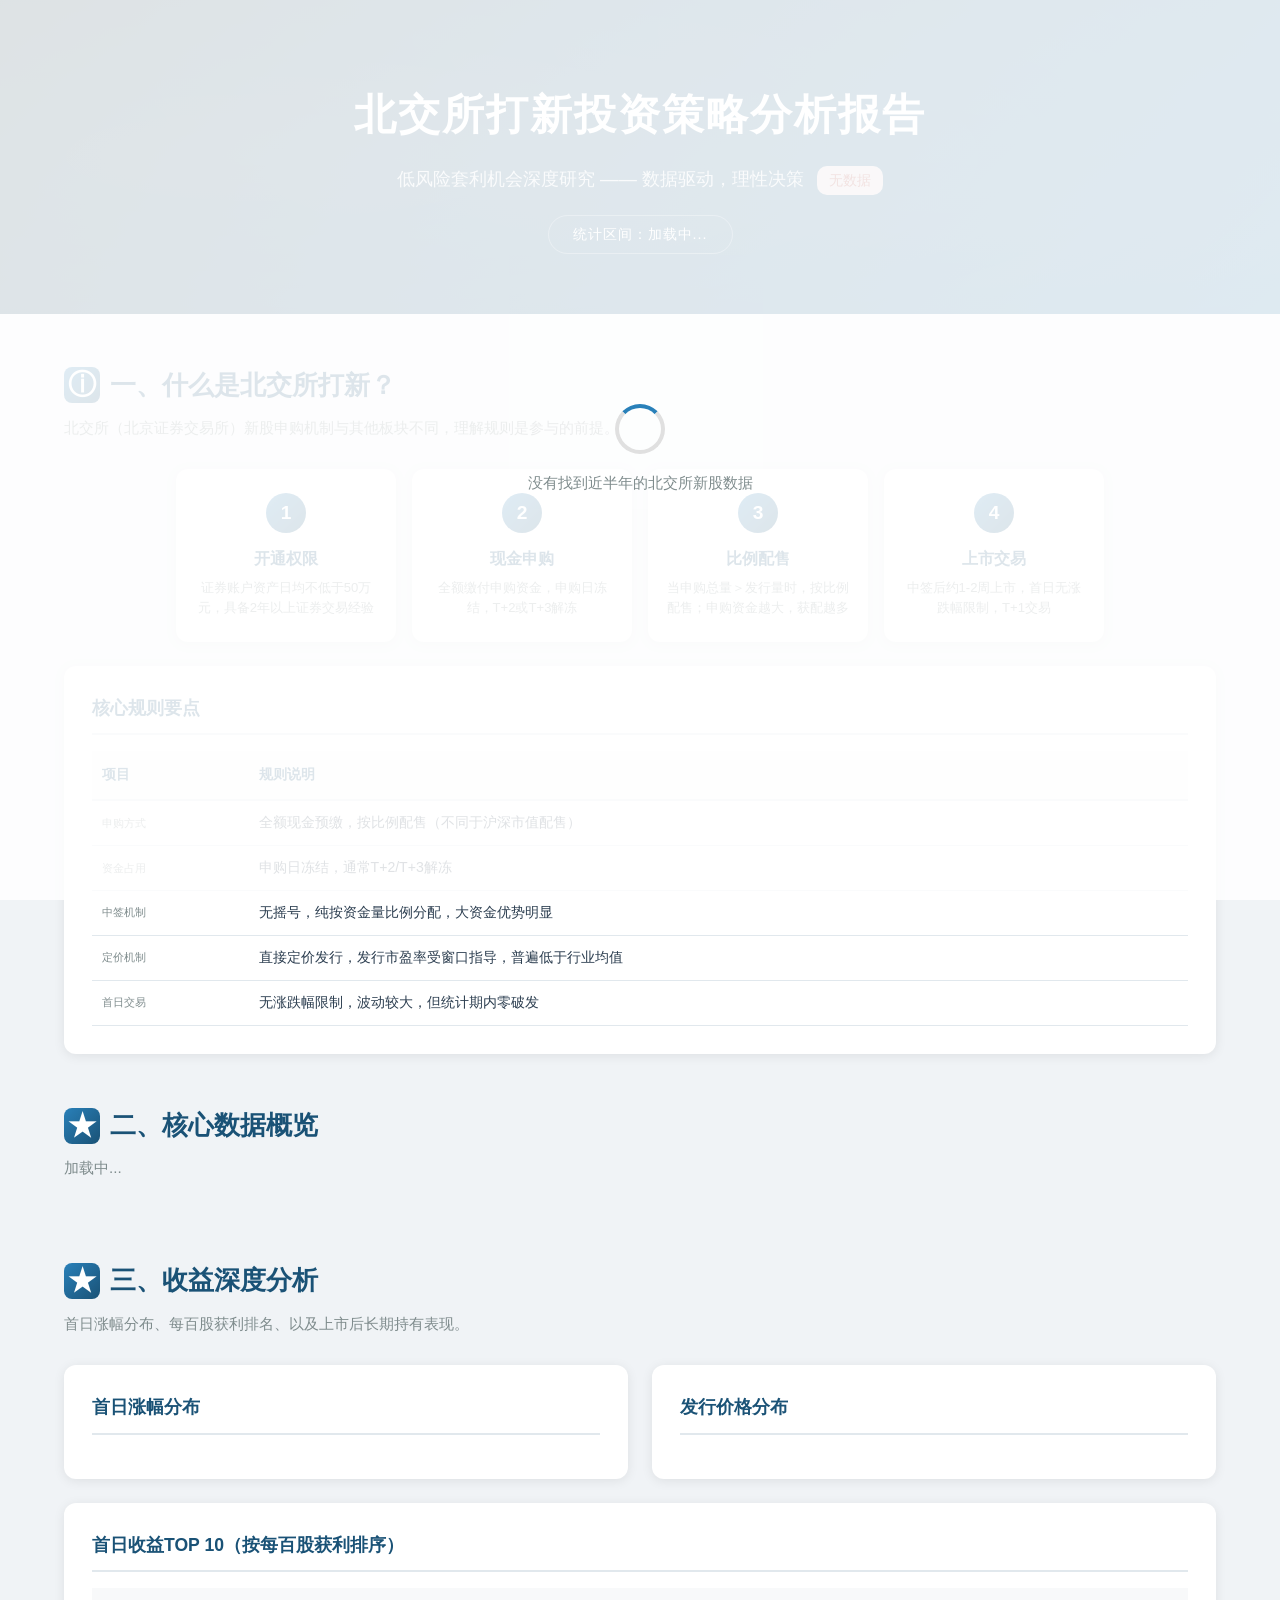
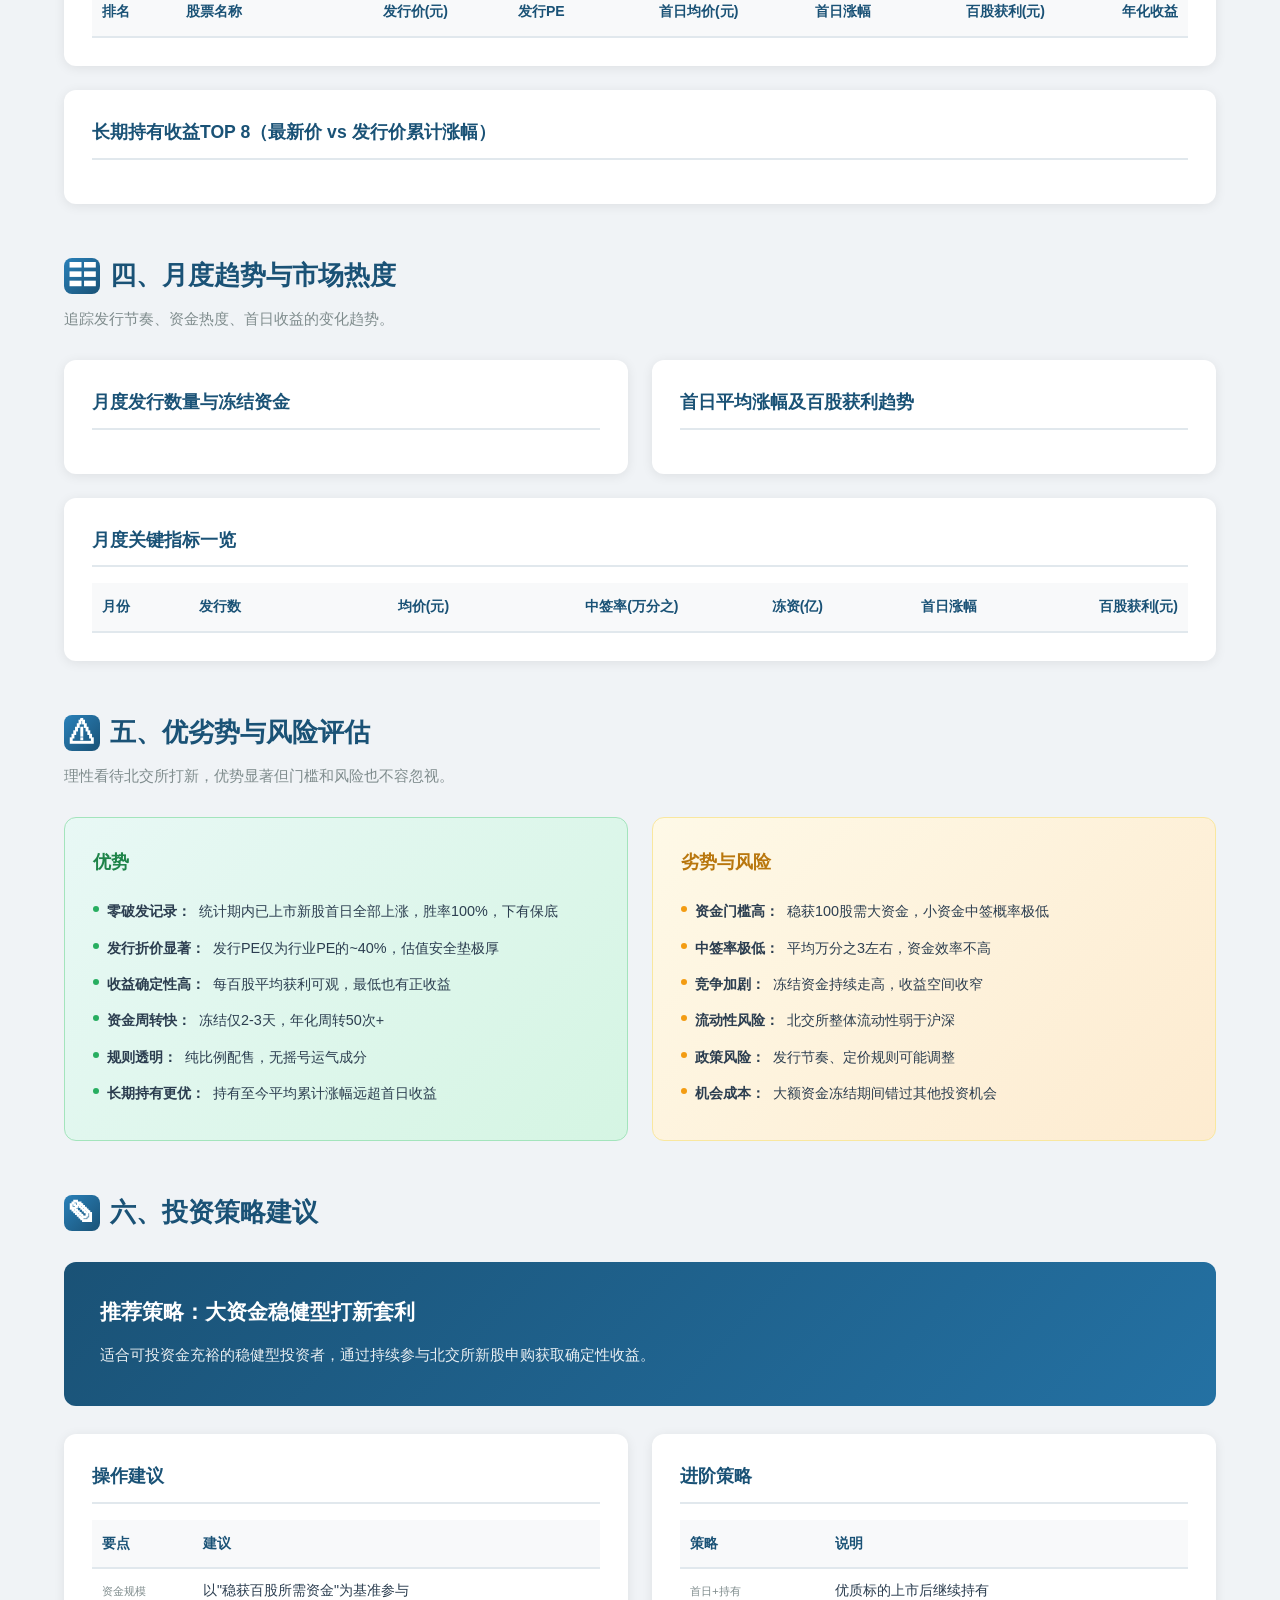
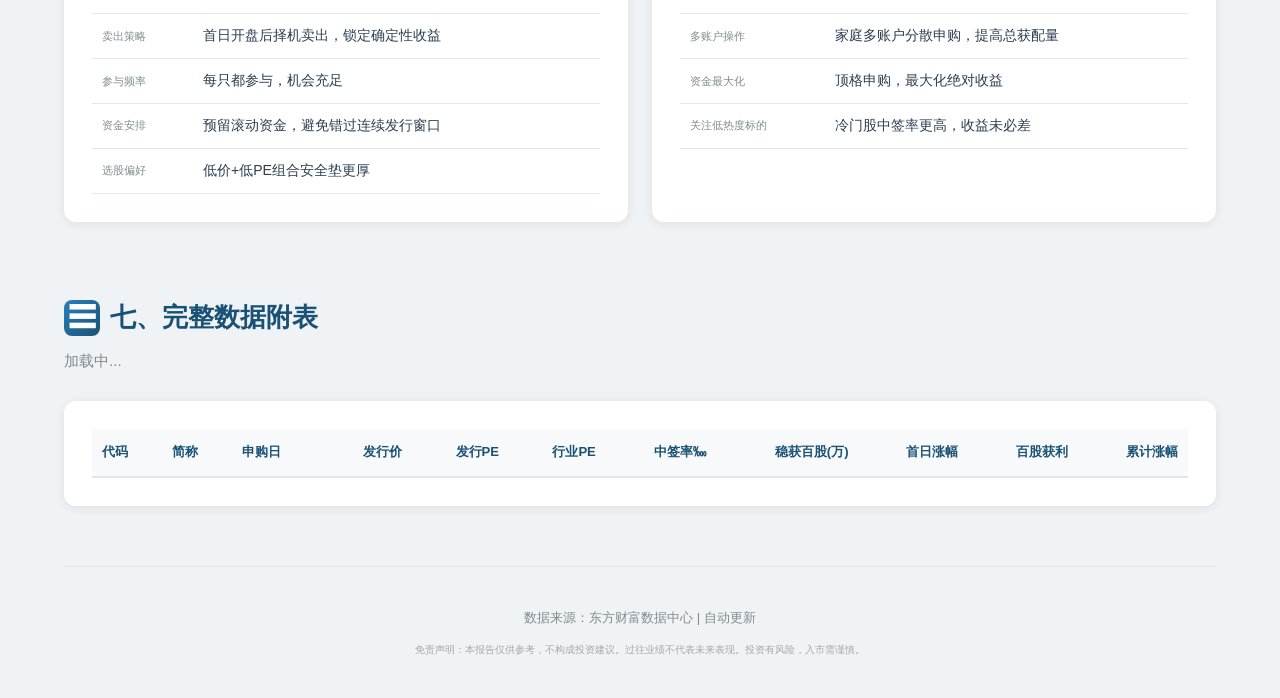
==== index.html @ e0cbf416 "rename to index.html for GitHub Pages default page" ====
<!DOCTYPE html>
<html lang="zh-CN">
<head>
<meta charset="UTF-8">
<meta name="viewport" content="width=device-width, initial-scale=1.0">
<title>北交所打新投资策略分析报告</title>
<style>
:root{--primary:#1a5276;--primary-light:#2980b9;--accent:#e74c3c;--accent-light:#f39c12;--green:#27ae60;--bg:#f0f3f6;--card:#fff;--text:#2c3e50;--text-light:#7f8c8d;--border:#e1e8ed;--shadow:0 2px 12px rgba(0,0,0,.08);--radius:12px}
*{margin:0;padding:0;box-sizing:border-box}
body{font-family:-apple-system,BlinkMacSystemFont,"Segoe UI","PingFang SC","Microsoft YaHei",sans-serif;background:var(--bg);color:var(--text);line-height:1.7}
.hero{background:linear-gradient(135deg,#1a3c4a 0%,#1a5276 40%,#2471a3 100%);color:#fff;padding:80px 0 60px;text-align:center;position:relative;overflow:hidden}
.hero::before{content:'';position:absolute;top:-50%;left:-25%;width:150%;height:200%;background:radial-gradient(ellipse at 30% 50%,rgba(255,255,255,.06) 0%,transparent 60%),radial-gradient(ellipse at 70% 30%,rgba(255,255,255,.04) 0%,transparent 50%)}
.hero h1{font-size:2.6em;font-weight:700;letter-spacing:2px;position:relative;margin-bottom:12px}
.hero .subtitle{font-size:1.15em;opacity:.85;position:relative;font-weight:300}
.hero .date-badge{display:inline-block;margin-top:20px;padding:6px 24px;border:1px solid rgba(255,255,255,.35);border-radius:20px;font-size:.9em;position:relative;letter-spacing:1px}
.container{max-width:1200px;margin:0 auto;padding:0 24px}
.section{margin:50px 0}
.section-title{font-size:1.6em;font-weight:700;color:var(--primary);margin-bottom:8px;display:flex;align-items:center;gap:10px}
.section-title .icon{width:36px;height:36px;background:linear-gradient(135deg,var(--primary-light),var(--primary));border-radius:8px;display:flex;align-items:center;justify-content:center;color:#fff;font-size:1.1em}
.section-desc{color:var(--text-light);margin-bottom:28px;font-size:.95em}
.card{background:var(--card);border-radius:var(--radius);box-shadow:var(--shadow);padding:28px;margin-bottom:24px}
.card h3{font-size:1.1em;color:var(--primary);margin-bottom:16px;padding-bottom:10px;border-bottom:2px solid var(--border)}
.stat-grid{display:grid;grid-template-columns:repeat(auto-fit,minmax(200px,1fr));gap:16px;margin-bottom:24px}
.stat-card{background:var(--card);border-radius:var(--radius);box-shadow:var(--shadow);padding:24px;text-align:center;transition:transform .2s;border-top:4px solid transparent}
.stat-card:hover{transform:translateY(-2px)}
.stat-card.green{border-top-color:var(--green)}
.stat-card.accent{border-top-color:var(--accent)}
.stat-card.blue{border-top-color:var(--primary-light)}
.stat-card.orange{border-top-color:var(--accent-light)}
.stat-card .value{font-size:2em;font-weight:800;line-height:1.2}
.stat-card .label{font-size:.85em;color:var(--text-light);margin-top:6px}
.stat-card .sub{font-size:.8em;color:var(--green);margin-top:4px}
.chart-wrap{width:100%;overflow-x:auto}
.chart-wrap svg{display:block;margin:0 auto}
.two-col{display:grid;grid-template-columns:1fr 1fr;gap:24px}
@media(max-width:768px){.two-col{grid-template-columns:1fr}}
table{width:100%;border-collapse:collapse;font-size:.88em}
thead th{background:#f8f9fa;padding:12px 10px;text-align:right;font-weight:600;color:var(--primary);border-bottom:2px solid var(--border);white-space:nowrap}
thead th:first-child,thead th:nth-child(2){text-align:left}
tbody td{padding:10px;text-align:right;border-bottom:1px solid var(--border)}
tbody td:first-child{font-family:monospace;color:var(--text-light);text-align:left}
tbody td:nth-child(2){text-align:left;font-weight:500}
tbody tr:hover{background:#f8fafc}
.gain-up{color:var(--green);font-weight:600}
.rule-flow{display:flex;gap:16px;flex-wrap:wrap;justify-content:center;margin:24px 0}
.rule-step{flex:1;min-width:170px;max-width:220px;background:var(--card);border-radius:var(--radius);box-shadow:var(--shadow);padding:24px 18px;text-align:center}
.rule-step .step-num{width:40px;height:40px;background:linear-gradient(135deg,var(--primary-light),var(--primary));border-radius:50%;color:#fff;font-weight:700;font-size:1.2em;display:flex;align-items:center;justify-content:center;margin:0 auto 12px}
.rule-step h4{font-size:1em;margin-bottom:6px;color:var(--primary)}
.rule-step p{font-size:.82em;color:var(--text-light);line-height:1.5}
.adv-grid{display:grid;grid-template-columns:1fr 1fr;gap:24px;margin:24px 0}
@media(max-width:768px){.adv-grid{grid-template-columns:1fr}}
.adv-card{border-radius:var(--radius);padding:28px}
.adv-card.pro{background:linear-gradient(135deg,#e8f8f5,#d5f5e3);border:1px solid #a3e4bc}
.adv-card.con{background:linear-gradient(135deg,#fef9e7,#fdebd0);border:1px solid #f9e79f}
.adv-card h4{font-size:1.15em;margin-bottom:16px}
.adv-card.pro h4{color:#1e8449}
.adv-card.con h4{color:#b9770e}
.adv-card ul{list-style:none;padding:0}
.adv-card li{padding:6px 0;font-size:.9em;display:flex;align-items:flex-start;gap:8px}
.adv-card li::before{content:'';flex-shrink:0;width:6px;height:6px;border-radius:50%;margin-top:7px}
.adv-card.pro li::before{background:var(--green)}
.adv-card.con li::before{background:var(--accent-light)}
.strategy-banner{background:linear-gradient(135deg,#1a5276,#2471a3);color:#fff;border-radius:var(--radius);padding:32px 36px;margin:28px 0}
.strategy-banner h3{color:#fff;font-size:1.3em;margin-bottom:12px}
.strategy-banner p{opacity:.9;font-size:.95em;margin-bottom:6px}
.footer{text-align:center;padding:40px 0;color:var(--text-light);font-size:.82em;border-top:1px solid var(--border);margin-top:60px}
.footer .disclaimer{margin-top:12px;font-size:.78em;opacity:.7}
.table-scroll{overflow-x:auto}
.table-scroll::-webkit-scrollbar{height:6px}
.table-scroll::-webkit-scrollbar-thumb{background:#ccc;border-radius:3px}
#loading-overlay{position:fixed;top:0;left:0;width:100%;height:100%;background:rgba(255,255,255,.85);display:flex;align-items:center;justify-content:center;z-index:999;flex-direction:column}
#loading-overlay.done{display:none}
.spinner{width:50px;height:50px;border:4px solid #e0e0e0;border-top-color:var(--primary-light);border-radius:50%;animation:spin .8s linear infinite}
@keyframes spin{to{transform:rotate(360deg)}}
#loading-msg{margin-top:16px;color:var(--text-light);font-size:.95em}
#data-status{display:inline-block;padding:3px 12px;border-radius:10px;font-size:.75em;margin-left:8px;font-weight:500}
#data-status.live{background:#e8f8f5;color:#1e8449}
#data-status.cached{background:#fef9e7;color:#b9770e}
#data-status.error{background:#fde8e8;color:#c0392b}
</style>
</head>
<body>

<div id="loading-overlay">
  <div class="spinner"></div>
  <div id="loading-msg">正在从东方财富获取最新数据...</div>
</div>

<div class="hero">
  <h1>北交所打新投资策略分析报告</h1>
  <div class="subtitle">低风险套利机会深度研究 —— 数据驱动，理性决策 <span id="data-status">加载中...</span></div>
  <div class="date-badge" id="hero-date-range">统计区间：加载中...</div>
</div>

<div class="container">

<div class="section" id="sec-rules">
  <div class="section-title"><span class="icon">&#9432;</span> 一、什么是北交所打新？</div>
  <div class="section-desc">北交所（北京证券交易所）新股申购机制与其他板块不同，理解规则是参与的前提。</div>
  <div class="rule-flow">
    <div class="rule-step"><div class="step-num">1</div><h4>开通权限</h4><p>证券账户资产日均不低于50万元，具备2年以上证券交易经验</p></div>
    <div class="rule-step"><div class="step-num">2</div><h4>现金申购</h4><p>全额缴付申购资金，申购日冻结，T+2或T+3解冻</p></div>
    <div class="rule-step"><div class="step-num">3</div><h4>比例配售</h4><p>当申购总量＞发行量时，按比例配售；申购资金越大，获配越多</p></div>
    <div class="rule-step"><div class="step-num">4</div><h4>上市交易</h4><p>中签后约1-2周上市，首日无涨跌幅限制，T+1交易</p></div>
  </div>
  <div class="card"><h3>核心规则要点</h3>
    <table><thead><tr><th style="text-align:left">项目</th><th style="text-align:left">规则说明</th></tr></thead><tbody>
      <tr><td>申购方式</td><td>全额现金预缴，按比例配售（不同于沪深市值配售）</td></tr>
      <tr><td>资金占用</td><td>申购日冻结，通常T+2/T+3解冻</td></tr>
      <tr><td>中签机制</td><td>无摇号，纯按资金量比例分配，大资金优势明显</td></tr>
      <tr><td>定价机制</td><td>直接定价发行，发行市盈率受窗口指导，普遍低于行业均值</td></tr>
      <tr><td>首日交易</td><td>无涨跌幅限制，波动较大，但统计期内零破发</td></tr>
    </tbody></table>
  </div>
</div>

<div class="section" id="sec-overview">
  <div class="section-title"><span class="icon">&#9733;</span> 二、核心数据概览</div>
  <div class="section-desc" id="overview-desc">加载中...</div>
  <div class="stat-grid" id="stat-grid"></div>
</div>

<div class="section" id="sec-gain">
  <div class="section-title"><span class="icon">&#9733;</span> 三、收益深度分析</div>
  <div class="section-desc">首日涨幅分布、每百股获利排名、以及上市后长期持有表现。</div>
  <div class="two-col">
    <div class="card"><h3>首日涨幅分布</h3><div class="chart-wrap" id="chart-gain-dist"></div></div>
    <div class="card"><h3>发行价格分布</h3><div class="chart-wrap" id="chart-price-dist"></div></div>
  </div>
  <div class="card"><h3>首日收益TOP 10（按每百股获利排序）</h3><div class="table-scroll"><table><thead><tr><th style="text-align:left">排名</th><th style="text-align:left">股票名称</th><th>发行价(元)</th><th>发行PE</th><th>首日均价(元)</th><th>首日涨幅</th><th>百股获利(元)</th><th>年化收益</th></tr></thead><tbody id="tbody-top-gainers"></tbody></table></div></div>
  <div class="card"><h3>长期持有收益TOP 8（最新价 vs 发行价累计涨幅）</h3><div class="chart-wrap" id="chart-cum-gain"></div></div>
</div>

<div class="section" id="sec-monthly">
  <div class="section-title"><span class="icon">&#9783;</span> 四、月度趋势与市场热度</div>
  <div class="section-desc">追踪发行节奏、资金热度、首日收益的变化趋势。</div>
  <div class="two-col">
    <div class="card"><h3>月度发行数量与冻结资金</h3><div class="chart-wrap" id="chart-monthly-ipo"></div></div>
    <div class="card"><h3>首日平均涨幅及百股获利趋势</h3><div class="chart-wrap" id="chart-monthly-gain"></div></div>
  </div>
  <div class="card"><h3>月度关键指标一览</h3><div class="table-scroll"><table><thead><tr><th style="text-align:left">月份</th><th>发行数</th><th>均价(元)</th><th>中签率(万分之)</th><th>冻资(亿)</th><th>首日涨幅</th><th>百股获利(元)</th></tr></thead><tbody id="tbody-monthly"></tbody></table></div></div>
</div>

<div class="section" id="sec-risk">
  <div class="section-title"><span class="icon">&#9888;</span> 五、优劣势与风险评估</div>
  <div class="section-desc">理性看待北交所打新，优势显著但门槛和风险也不容忽视。</div>
  <div class="adv-grid">
    <div class="adv-card pro"><h4>优势</h4><ul>
      <li><strong>零破发记录：</strong>统计期内已上市新股首日全部上涨，胜率100%，下有保底</li>
      <li><strong>发行折价显著：</strong>发行PE仅为行业PE的~40%，估值安全垫极厚</li>
      <li><strong>收益确定性高：</strong>每百股平均获利可观，最低也有正收益</li>
      <li><strong>资金周转快：</strong>冻结仅2-3天，年化周转50次+</li>
      <li><strong>规则透明：</strong>纯比例配售，无摇号运气成分</li>
      <li><strong>长期持有更优：</strong>持有至今平均累计涨幅远超首日收益</li>
    </ul></div>
    <div class="adv-card con"><h4>劣势与风险</h4><ul>
      <li><strong>资金门槛高：</strong>稳获100股需大资金，小资金中签概率极低</li>
      <li><strong>中签率极低：</strong>平均万分之3左右，资金效率不高</li>
      <li><strong>竞争加剧：</strong>冻结资金持续走高，收益空间收窄</li>
      <li><strong>流动性风险：</strong>北交所整体流动性弱于沪深</li>
      <li><strong>政策风险：</strong>发行节奏、定价规则可能调整</li>
      <li><strong>机会成本：</strong>大额资金冻结期间错过其他投资机会</li>
    </ul></div>
  </div>
</div>

<div class="section" id="sec-strategy">
  <div class="section-title"><span class="icon">&#9998;</span> 六、投资策略建议</div>
  <div class="strategy-banner"><h3>推荐策略：大资金稳健型打新套利</h3><p>适合可投资金充裕的稳健型投资者，通过持续参与北交所新股申购获取确定性收益。</p></div>
  <div class="two-col">
    <div class="card"><h3>操作建议</h3><table><thead><tr><th style="text-align:left">要点</th><th style="text-align:left">建议</th></tr></thead><tbody>
      <tr><td>资金规模</td><td>以"稳获百股所需资金"为基准参与</td></tr>
      <tr><td>卖出策略</td><td>首日开盘后择机卖出，锁定确定性收益</td></tr>
      <tr><td>参与频率</td><td>每只都参与，机会充足</td></tr>
      <tr><td>资金安排</td><td>预留滚动资金，避免错过连续发行窗口</td></tr>
      <tr><td>选股偏好</td><td>低价+低PE组合安全垫更厚</td></tr>
    </tbody></table></div>
    <div class="card"><h3>进阶策略</h3><table><thead><tr><th style="text-align:left">策略</th><th style="text-align:left">说明</th></tr></thead><tbody>
      <tr><td>首日+持有</td><td>优质标的上市后继续持有</td></tr>
      <tr><td>多账户操作</td><td>家庭多账户分散申购，提高总获配量</td></tr>
      <tr><td>资金最大化</td><td>顶格申购，最大化绝对收益</td></tr>
      <tr><td>关注低热度标的</td><td>冷门股中签率更高，收益未必差</td></tr>
    </tbody></table></div>
  </div>
</div>

<div class="section" id="sec-table">
  <div class="section-title"><span class="icon">&#9776;</span> 七、完整数据附表</div>
  <div class="section-desc" id="table-desc">加载中...</div>
  <div class="card"><div class="table-scroll"><table id="table-all-stocks" style="font-size:.82em"><thead><tr>
    <th style="text-align:left">代码</th><th style="text-align:left">简称</th><th style="text-align:left">申购日</th><th>发行价</th><th>发行PE</th><th>行业PE</th><th>中签率‱</th><th>稳获百股(万)</th><th>首日涨幅</th><th>百股获利</th><th>累计涨幅</th>
  </tr></thead><tbody id="tbody-all-stocks"></tbody></table></div></div>
</div>

<div class="footer">
  <p id="footer-info">数据来源：东方财富数据中心 | 自动更新</p>
  <p class="disclaimer">免责声明：本报告仅供参考，不构成投资建议。过往业绩不代表未来表现。投资有风险，入市需谨慎。</p>
</div>

</div>

<!-- ===== Embedded data (offline fallback) ===== -->
<script>
const EMBEDDED_DATA = [
  {
    "code": "920206",
    "name": "彩客科技",
    "apply_date": "2026-05-27",
    "price": 30.28,
    "pe": 14.98,
    "ind_pe": 32.47,
    "win_rate": null,
    "funds_needed": null,
    "gain_pct": null,
    "profit": null,
    "cum_gain": null,
    "avg_price": null,
    "annual_return": null,
    "fund_yi": null,
    "people_wan": null,
    "listing_serial": null
  },
  {
    "code": "920211",
    "name": "新睿电子",
    "apply_date": "2026-05-25",
    "price": 25.19,
    "pe": 14.99,
    "ind_pe": 57.91,
    "win_rate": null,
    "funds_needed": null,
    "gain_pct": null,
    "profit": null,
    "cum_gain": null,
    "avg_price": null,
    "annual_return": null,
    "fund_yi": null,
    "people_wan": null,
    "listing_serial": null
  },
  {
    "code": "920218",
    "name": "新天力",
    "apply_date": "2026-05-20",
    "price": 12.19,
    "pe": 14.78,
    "ind_pe": 30.67,
    "win_rate": 0.0002578989,
    "funds_needed": 472.67,
    "gain_pct": null,
    "profit": null,
    "cum_gain": null,
    "avg_price": null,
    "annual_return": null,
    "fund_yi": 9961.92,
    "people_wan": 57.79,
    "listing_serial": null
  },
  {
    "code": "920161",
    "name": "龙辰科技",
    "apply_date": "2026-05-18",
    "price": 9.21,
    "pe": 14.98,
    "ind_pe": 70.47,
    "win_rate": 0.0002740647,
    "funds_needed": 336.06,
    "gain_pct": null,
    "profit": null,
    "cum_gain": null,
    "avg_price": null,
    "annual_return": null,
    "fund_yi": 10282.74,
    "people_wan": 52.4,
    "listing_serial": 46169.0
  },
  {
    "code": "920220",
    "name": "朗信电气",
    "apply_date": "2026-05-13",
    "price": 28.29,
    "pe": 14.99,
    "ind_pe": 29.17,
    "win_rate": 0.0003565682,
    "funds_needed": 793.4,
    "gain_pct": 5.186,
    "profit": 14671.0,
    "cum_gain": 2.0293,
    "avg_price": 175.0023,
    "annual_return": 22.4981,
    "fund_yi": 9455.01,
    "people_wan": 46.39,
    "listing_serial": 46164.0
  },
  {
    "code": "920096",
    "name": "嘉晨智能",
    "apply_date": "2026-05-06",
    "price": 14.43,
    "pe": 14.99,
    "ind_pe": 43.79,
    "win_rate": 0.0002679695,
    "funds_needed": 538.5,
    "gain_pct": 4.5063,
    "profit": 6503.0,
    "cum_gain": 3.4491,
    "avg_price": 79.4565,
    "annual_return": 14.6918,
    "fund_yi": 8723.6,
    "people_wan": 50.23,
    "listing_serial": 46160.0
  },
  {
    "code": "920178",
    "name": "锐翔智能",
    "apply_date": "2026-04-27",
    "price": 29.47,
    "pe": 14.99,
    "ind_pe": 41.25,
    "win_rate": 0.00037800050000000003,
    "funds_needed": 779.63,
    "gain_pct": 4.9885,
    "profit": 14701.0,
    "cum_gain": 5.5826,
    "avg_price": 176.482,
    "annual_return": 22.9422,
    "fund_yi": 9645.22,
    "people_wan": 45.78,
    "listing_serial": 46157.0
  },
  {
    "code": "920200",
    "name": "振宏股份",
    "apply_date": "2026-04-22",
    "price": 20.58,
    "pe": 14.99,
    "ind_pe": 45.08,
    "win_rate": 0.0004118349,
    "funds_needed": 499.72,
    "gain_pct": 1.6091,
    "profit": 3312.0,
    "cum_gain": 1.5802,
    "avg_price": 53.6956,
    "annual_return": 8.0626,
    "fund_yi": 10303.62,
    "people_wan": 54.07,
    "listing_serial": 46149.0
  },
  {
    "code": "920186",
    "name": "中科仪",
    "apply_date": "2026-04-20",
    "price": 16.21,
    "pe": 35.23,
    "ind_pe": null,
    "win_rate": 0.000383805,
    "funds_needed": 422.35,
    "gain_pct": 2.9954,
    "profit": 4855.0,
    "cum_gain": 4.7761,
    "avg_price": 64.7648,
    "annual_return": 13.9872,
    "fund_yi": 9882.99,
    "people_wan": 47.81,
    "listing_serial": 46141.0
  },
  {
    "code": "920156",
    "name": "海昌智能",
    "apply_date": "2026-04-15",
    "price": 20.93,
    "pe": 14.98,
    "ind_pe": 40.8,
    "win_rate": 0.0004396134,
    "funds_needed": 476.11,
    "gain_pct": 0.9286,
    "profit": 1943.0,
    "cum_gain": 1.8356,
    "avg_price": 40.3649,
    "annual_return": 4.9665,
    "fund_yi": 10335.18,
    "people_wan": 52.2,
    "listing_serial": 46139.0
  },
  {
    "code": "920125",
    "name": "鸿仕达",
    "apply_date": "2026-04-13",
    "price": 16.57,
    "pe": 14.99,
    "ind_pe": 40.88,
    "win_rate": 0.0002453994,
    "funds_needed": 675.23,
    "gain_pct": 1.9789,
    "profit": 3279.0,
    "cum_gain": 10.2251,
    "avg_price": 49.361,
    "annual_return": 5.9085,
    "fund_yi": 8203.99,
    "people_wan": 52.32,
    "listing_serial": 46136.0
  },
  {
    "code": "920191",
    "name": "瑞尔竞达",
    "apply_date": "2026-04-09",
    "price": 7.71,
    "pe": 14.99,
    "ind_pe": 39.14,
    "win_rate": 0.000346584,
    "funds_needed": 222.46,
    "gain_pct": 0.9699,
    "profit": 748.0,
    "cum_gain": 0.4812,
    "avg_price": 15.1881,
    "annual_return": 2.4539,
    "fund_yi": 8879.37,
    "people_wan": 46.06,
    "listing_serial": 46132.0
  },
  {
    "code": "920177",
    "name": "恒道科技",
    "apply_date": "2026-04-07",
    "price": 21.8,
    "pe": 14.99,
    "ind_pe": 41.56,
    "win_rate": 0.000316421,
    "funds_needed": 688.96,
    "gain_pct": 0.7604,
    "profit": 1658.0,
    "cum_gain": 0.5303,
    "avg_price": 38.3772,
    "annual_return": 2.9274,
    "fund_yi": 8110.39,
    "people_wan": 40.49,
    "listing_serial": 46128.0
  },
  {
    "code": "920012",
    "name": "创达新材",
    "apply_date": "2026-04-01",
    "price": 19.58,
    "pe": 14.99,
    "ind_pe": 63.36,
    "win_rate": 0.0002689035,
    "funds_needed": 728.15,
    "gain_pct": 1.368,
    "profit": 2678.0,
    "cum_gain": 2.4566,
    "avg_price": 46.365,
    "annual_return": 4.4755,
    "fund_yi": 8079.76,
    "people_wan": 48.99,
    "listing_serial": 46125.0
  },
  {
    "code": "920181",
    "name": "赛英电子",
    "apply_date": "2026-03-30",
    "price": 28.0,
    "pe": 13.79,
    "ind_pe": 29.27,
    "win_rate": 0.0004184558,
    "funds_needed": 669.13,
    "gain_pct": 1.25,
    "profit": 3500.0,
    "cum_gain": 2.8011,
    "avg_price": 62.9996,
    "annual_return": 6.3639,
    "fund_yi": 6503.91,
    "people_wan": 38.23,
    "listing_serial": 46122.0
  },
  {
    "code": "920011",
    "name": "晨光电机",
    "apply_date": "2026-03-25",
    "price": 15.5,
    "pe": 14.96,
    "ind_pe": 29.28,
    "win_rate": 0.0003215365,
    "funds_needed": 482.07,
    "gain_pct": 0.9136,
    "profit": 1416.0,
    "cum_gain": 0.7013,
    "avg_price": 29.6613,
    "annual_return": 3.5741,
    "fund_yi": 8966.32,
    "people_wan": 50.19,
    "listing_serial": 46120.0
  },
  {
    "code": "920055",
    "name": "隆源股份",
    "apply_date": "2026-03-23",
    "price": 24.7,
    "pe": 14.99,
    "ind_pe": 29.78,
    "win_rate": 0.000434284,
    "funds_needed": 568.76,
    "gain_pct": 0.5415,
    "profit": 1338.0,
    "cum_gain": 0.2834,
    "avg_price": 38.0757,
    "annual_return": 2.8613,
    "fund_yi": 8701.91,
    "people_wan": 38.65,
    "listing_serial": 46112.0
  },
  {
    "code": "920069",
    "name": "普昂医疗",
    "apply_date": "2026-03-18",
    "price": 18.38,
    "pe": 14.53,
    "ind_pe": 43.57,
    "win_rate": 0.0002529104,
    "funds_needed": 726.74,
    "gain_pct": 1.3037,
    "profit": 2396.0,
    "cum_gain": 1.0082,
    "avg_price": 42.3417,
    "annual_return": 4.0115,
    "fund_yi": 6921.85,
    "people_wan": 44.99,
    "listing_serial": 46108.0
  },
  {
    "code": "920188",
    "name": "悦龙科技",
    "apply_date": "2026-03-16",
    "price": 14.04,
    "pe": 14.99,
    "ind_pe": 28.52,
    "win_rate": 0.0003127999,
    "funds_needed": 448.85,
    "gain_pct": 1.4174,
    "profit": 1990.0,
    "cum_gain": 0.8625,
    "avg_price": 33.9404,
    "annual_return": 5.3943,
    "fund_yi": 8884.47,
    "people_wan": 45.99,
    "listing_serial": 46111.0
  },
  {
    "code": "920028",
    "name": "新恒泰",
    "apply_date": "2026-03-11",
    "price": 9.4,
    "pe": 14.99,
    "ind_pe": 28.56,
    "win_rate": 0.0003743867,
    "funds_needed": 251.08,
    "gain_pct": 1.2571,
    "profit": 1182.0,
    "cum_gain": 1.0117,
    "avg_price": 21.217,
    "annual_return": 5.7262,
    "fund_yi": 9285.09,
    "people_wan": 58.35,
    "listing_serial": 46101.0
  },
  {
    "code": "920078",
    "name": "族兴新材",
    "apply_date": "2026-03-09",
    "price": 6.98,
    "pe": 14.99,
    "ind_pe": 34.76,
    "win_rate": 0.00020930150000000002,
    "funds_needed": 333.5,
    "gain_pct": 4.1157,
    "profit": 2873.0,
    "cum_gain": 3.6132,
    "avg_price": 35.7073,
    "annual_return": 10.4802,
    "fund_yi": 6903.25,
    "people_wan": 50.44,
    "listing_serial": 46099.0
  },
  {
    "code": "920036",
    "name": "觅睿科技",
    "apply_date": "2026-02-26",
    "price": 21.52,
    "pe": 14.99,
    "ind_pe": 65.47,
    "win_rate": 0.0003185318,
    "funds_needed": 675.6,
    "gain_pct": 1.0273,
    "profit": 2211.0,
    "cum_gain": 0.9182,
    "avg_price": 43.6265,
    "annual_return": 2.3887,
    "fund_yi": 8272.68,
    "people_wan": 59.68,
    "listing_serial": 46090.0
  },
  {
    "code": "920183",
    "name": "海菲曼",
    "apply_date": "2026-02-24",
    "price": 19.71,
    "pe": 14.99,
    "ind_pe": 65.52,
    "win_rate": 0.0002589197,
    "funds_needed": 761.24,
    "gain_pct": 1.7747,
    "profit": 3498.0,
    "cum_gain": 0.9625,
    "avg_price": 54.6888,
    "annual_return": 5.5906,
    "fund_yi": 7212.23,
    "people_wan": 55.81,
    "listing_serial": 46085.0
  },
  {
    "code": "920187",
    "name": "通领科技",
    "apply_date": "2026-02-11",
    "price": 29.62,
    "pe": 14.47,
    "ind_pe": 30.47,
    "win_rate": 0.0004955969,
    "funds_needed": 597.67,
    "gain_pct": 0.5222,
    "profit": 1547.0,
    "cum_gain": 0.1371,
    "avg_price": 45.0887,
    "annual_return": 3.1489,
    "fund_yi": 8391.19,
    "people_wan": 52.38,
    "listing_serial": 46086.0
  },
  {
    "code": "920168",
    "name": "通宝光电",
    "apply_date": "2026-02-09",
    "price": 16.17,
    "pe": 14.99,
    "ind_pe": 30.5,
    "win_rate": 0.0003078894,
    "funds_needed": 525.19,
    "gain_pct": 0.8212,
    "profit": 1328.0,
    "cum_gain": 0.2121,
    "avg_price": 29.4482,
    "annual_return": 3.0761,
    "fund_yi": 8883.07,
    "people_wan": 60.67,
    "listing_serial": 46079.0
  },
  {
    "code": "920166",
    "name": "海圣医疗",
    "apply_date": "2026-02-04",
    "price": 12.64,
    "pe": 13.99,
    "ind_pe": 42.95,
    "win_rate": 0.00018735209999999998,
    "funds_needed": 674.67,
    "gain_pct": 1.4231,
    "profit": 1799.0,
    "cum_gain": 0.8394,
    "avg_price": 30.6279,
    "annual_return": 3.2438,
    "fund_yi": 6857.78,
    "people_wan": 59.94,
    "listing_serial": 46065.0
  },
  {
    "code": "920180",
    "name": "爱得科技",
    "apply_date": "2026-02-02",
    "price": 7.67,
    "pe": 14.98,
    "ind_pe": 42.57,
    "win_rate": 0.0002433561,
    "funds_needed": 315.18,
    "gain_pct": 2.0296,
    "profit": 1557.0,
    "cum_gain": 0.8005,
    "avg_price": 23.2371,
    "annual_return": 6.0093,
    "fund_yi": 8376.65,
    "people_wan": 49.67,
    "listing_serial": 46063.0
  },
  {
    "code": "920119",
    "name": "美德乐",
    "apply_date": "2026-01-21",
    "price": 41.88,
    "pe": 14.99,
    "ind_pe": 47.63,
    "win_rate": 0.0005695494000000001,
    "funds_needed": 735.32,
    "gain_pct": 1.8693,
    "profit": 7829.0,
    "cum_gain": 0.3921,
    "avg_price": 120.1681,
    "annual_return": 12.9536,
    "fund_yi": 10588.58,
    "people_wan": 59.24,
    "listing_serial": 46052.0
  },
  {
    "code": "920159",
    "name": "农大科技",
    "apply_date": "2026-01-19",
    "price": 25.0,
    "pe": 13.4,
    "ind_pe": 30.39,
    "win_rate": 0.0003871636,
    "funds_needed": 645.73,
    "gain_pct": 1.0563,
    "profit": 2641.0,
    "cum_gain": 0.392,
    "avg_price": 51.4086,
    "annual_return": 4.9758,
    "fund_yi": 9298.39,
    "people_wan": 54.59,
    "listing_serial": 46050.0
  },
  {
    "code": "920076",
    "name": "国亮新材",
    "apply_date": "2026-01-14",
    "price": 10.76,
    "pe": 14.97,
    "ind_pe": 33.44,
    "win_rate": 0.0002110267,
    "funds_needed": 509.89,
    "gain_pct": 1.78,
    "profit": 1915.0,
    "cum_gain": 0.8968,
    "avg_price": 29.9123,
    "annual_return": 4.57,
    "fund_yi": 8280.77,
    "people_wan": 72.81,
    "listing_serial": 46044.0
  },
  {
    "code": "920050",
    "name": "爱舍伦",
    "apply_date": "2026-01-12",
    "price": 15.98,
    "pe": 14.99,
    "ind_pe": 29.79,
    "win_rate": 0.00027686329999999996,
    "funds_needed": 577.19,
    "gain_pct": 2.044,
    "profit": 3266.0,
    "cum_gain": 0.8811,
    "avg_price": 48.643,
    "annual_return": 6.8851,
    "fund_yi": 8789.21,
    "people_wan": 69.58,
    "listing_serial": 46043.0
  },
  {
    "code": "920086",
    "name": "科马材料",
    "apply_date": "2026-01-06",
    "price": 11.66,
    "pe": 14.2,
    "ind_pe": 28.68,
    "win_rate": 0.0002565359,
    "funds_needed": 454.52,
    "gain_pct": 3.6792,
    "profit": 4290.0,
    "cum_gain": 1.5403,
    "avg_price": 54.5591,
    "annual_return": 11.4833,
    "fund_yi": 8557.65,
    "people_wan": 62.45,
    "listing_serial": 46038.0
  },
  {
    "code": "920045",
    "name": "蘅东光",
    "apply_date": "2025-12-23",
    "price": 31.59,
    "pe": 14.99,
    "ind_pe": 58.05,
    "win_rate": 0.000344406,
    "funds_needed": 917.24,
    "gain_pct": 9.6654,
    "profit": 30533.0,
    "cum_gain": 17.5249,
    "avg_price": 336.9187,
    "annual_return": 40.5001,
    "fund_yi": 8461.46,
    "people_wan": 58.88,
    "listing_serial": 46022.0
  },
  {
    "code": "920121",
    "name": "江天科技",
    "apply_date": "2025-12-16",
    "price": 21.21,
    "pe": 14.5,
    "ind_pe": 48.66,
    "win_rate": 0.0003246505,
    "funds_needed": 653.32,
    "gain_pct": 2.0992,
    "profit": 4452.0,
    "cum_gain": 0.6153,
    "avg_price": 65.7335,
    "annual_return": 8.2915,
    "fund_yi": 7769.44,
    "people_wan": 52.96,
    "listing_serial": 46016.0
  },
  {
    "code": "920035",
    "name": "精创电气",
    "apply_date": "2025-11-18",
    "price": 12.1,
    "pe": 13.47,
    "ind_pe": 41.07,
    "win_rate": 0.00021853210000000002,
    "funds_needed": 553.7,
    "gain_pct": 3.6467,
    "profit": 4412.0,
    "cum_gain": 1.2628,
    "avg_price": 56.225,
    "annual_return": 9.6958,
    "fund_yi": 7205.78,
    "people_wan": 57.2,
    "listing_serial": 45993.0
  },
  {
    "code": "920124",
    "name": "南特科技",
    "apply_date": "2025-11-11",
    "price": 8.66,
    "pe": 13.6,
    "ind_pe": 44.33,
    "win_rate": 0.00033403969999999997,
    "funds_needed": 259.26,
    "gain_pct": 2.0681,
    "profit": 1791.0,
    "cum_gain": 0.7806,
    "avg_price": 26.5696,
    "annual_return": 8.4047,
    "fund_yi": 8675.82,
    "people_wan": 63.7,
    "listing_serial": 45988.0
  },
  {
    "code": "920091",
    "name": "大鹏工业",
    "apply_date": "2025-11-05",
    "price": 9.0,
    "pe": 14.52,
    "ind_pe": 38.54,
    "win_rate": 0.00018693410000000002,
    "funds_needed": 481.46,
    "gain_pct": 3.8868,
    "profit": 3498.0,
    "cum_gain": 3.8611,
    "avg_price": 43.9809,
    "annual_return": 8.8398,
    "fund_yi": 6499.62,
    "people_wan": 59.4,
    "listing_serial": 45982.0
  },
  {
    "code": "920160",
    "name": "北矿检测",
    "apply_date": "2025-11-03",
    "price": 6.7,
    "pe": 14.99,
    "ind_pe": 38.77,
    "win_rate": 0.0002273565,
    "funds_needed": 294.7,
    "gain_pct": 3.3715,
    "profit": 2259.0,
    "cum_gain": 2.2179,
    "avg_price": 29.2891,
    "annual_return": 9.3259,
    "fund_yi": 7511.1,
    "people_wan": 59.15,
    "listing_serial": 45979.0
  },
  {
    "code": "920003",
    "name": "中诚咨询",
    "apply_date": "2025-10-28",
    "price": 14.27,
    "pe": 9.69,
    "ind_pe": 40.16,
    "win_rate": 0.0002666904,
    "funds_needed": 535.08,
    "gain_pct": 1.8174,
    "profit": 2593.0,
    "cum_gain": 1.0224,
    "avg_price": 40.2044,
    "annual_return": 5.897,
    "fund_yi": 6741.97,
    "people_wan": 48.21,
    "listing_serial": 45968.0
  },
  {
    "code": "920009",
    "name": "丹娜生物",
    "apply_date": "2025-10-22",
    "price": 17.1,
    "pe": 11.75,
    "ind_pe": 31.59,
    "win_rate": 0.0002008426,
    "funds_needed": 851.42,
    "gain_pct": 4.731,
    "profit": 8090.0,
    "cum_gain": 1.2766,
    "avg_price": 97.9998,
    "annual_return": 11.5605,
    "fund_yi": 6130.17,
    "people_wan": 55.32,
    "listing_serial": 45964.0
  },
  {
    "code": "920020",
    "name": "泰凯英",
    "apply_date": "2025-10-15",
    "price": 7.5,
    "pe": 11.02,
    "ind_pe": 26.82,
    "win_rate": 0.00038663200000000003,
    "funds_needed": 193.99,
    "gain_pct": 1.8026,
    "profit": 1352.0,
    "cum_gain": 0.9733,
    "avg_price": 21.0192,
    "annual_return": 8.479,
    "fund_yi": 7725.37,
    "people_wan": 49.72,
    "listing_serial": 45958.0
  },
  {
    "code": "920158",
    "name": "长江能科",
    "apply_date": "2025-09-24",
    "price": 5.33,
    "pe": 14.99,
    "ind_pe": 36.78,
    "win_rate": 0.00020868769999999998,
    "funds_needed": 255.41,
    "gain_pct": 2.8131,
    "profit": 1499.0,
    "cum_gain": 0.8893,
    "avg_price": 20.3236,
    "annual_return": 7.1423,
    "fund_yi": 7279.06,
    "people_wan": 64.26,
    "listing_serial": 45946.0
  },
  {
    "code": "920080",
    "name": "奥美森",
    "apply_date": "2025-09-22",
    "price": 8.25,
    "pe": 12.52,
    "ind_pe": 36.54,
    "win_rate": 0.0002225435,
    "funds_needed": 370.72,
    "gain_pct": 3.475,
    "profit": 2867.0,
    "cum_gain": 1.7855,
    "avg_price": 36.9189,
    "annual_return": 9.4089,
    "fund_yi": 7043.57,
    "people_wan": 59.88,
    "listing_serial": 45940.0
  },
  {
    "code": "920015",
    "name": "锦华新材",
    "apply_date": "2025-09-16",
    "price": 18.15,
    "pe": 11.52,
    "ind_pe": 27.57,
    "win_rate": 0.0006617286999999999,
    "funds_needed": 274.29,
    "gain_pct": 1.2034,
    "profit": 2184.0,
    "cum_gain": 1.3747,
    "avg_price": 39.9912,
    "annual_return": 9.6881,
    "fund_yi": 8511.87,
    "people_wan": 52.49,
    "listing_serial": 45925.0
  },
  {
    "code": "920022",
    "name": "世昌股份",
    "apply_date": "2025-09-09",
    "price": 10.9,
    "pe": 10.32,
    "ind_pe": 28.77,
    "win_rate": 0.000250271,
    "funds_needed": 435.53,
    "gain_pct": 3.0465,
    "profit": 3321.0,
    "cum_gain": 1.1514,
    "avg_price": 44.1067,
    "annual_return": 9.2764,
    "fund_yi": 6495.9,
    "people_wan": 59.0,
    "listing_serial": 45919.0
  },
  {
    "code": "920100",
    "name": "三协电机",
    "apply_date": "2025-08-26",
    "price": 8.83,
    "pe": 11.86,
    "ind_pe": 21.85,
    "win_rate": 0.00022414509999999998,
    "funds_needed": 393.95,
    "gain_pct": 7.3678,
    "profit": 6506.0,
    "cum_gain": 6.4983,
    "avg_price": 73.8881,
    "annual_return": 20.0924,
    "fund_yi": 6736.4,
    "people_wan": 66.79,
    "listing_serial": 45908.0
  },
  {
    "code": "920112",
    "name": "巴兰仕",
    "apply_date": "2025-08-19",
    "price": 15.78,
    "pe": 10.15,
    "ind_pe": 32.75,
    "win_rate": 0.0003872271,
    "funds_needed": 407.52,
    "gain_pct": 2.0394,
    "profit": 3218.0,
    "cum_gain": 0.839,
    "avg_price": 47.962,
    "annual_return": 9.6081,
    "fund_yi": 7355.61,
    "people_wan": 62.12,
    "listing_serial": 45897.0
  },
  {
    "code": "920056",
    "name": "能之光",
    "apply_date": "2025-08-13",
    "price": 7.21,
    "pe": 11.28,
    "ind_pe": 23.01,
    "win_rate": 0.00017932320000000002,
    "funds_needed": 402.07,
    "gain_pct": 3.6954,
    "profit": 2664.0,
    "cum_gain": 1.8655,
    "avg_price": 33.8541,
    "annual_return": 8.0625,
    "fund_yi": 5645.43,
    "people_wan": 70.48,
    "listing_serial": 45891.0
  },
  {
    "code": "920018",
    "name": "宏远股份",
    "apply_date": "2025-08-11",
    "price": 9.17,
    "pe": 12.34,
    "ind_pe": 21.32,
    "win_rate": 0.0003607895,
    "funds_needed": 254.17,
    "gain_pct": 3.4071,
    "profit": 3124.0,
    "cum_gain": 1.7568,
    "avg_price": 40.4131,
    "annual_return": 14.9555,
    "fund_yi": 7408.33,
    "people_wan": 67.81,
    "listing_serial": 45889.0
  },
  {
    "code": "920101",
    "name": "志高机械",
    "apply_date": "2025-08-05",
    "price": 17.41,
    "pe": 14.5,
    "ind_pe": 31.38,
    "win_rate": 0.0005,
    "funds_needed": 348.2,
    "gain_pct": 2.6398,
    "profit": 4596.0,
    "cum_gain": 0.7863,
    "avg_price": 63.3689,
    "annual_return": 16.0588,
    "fund_yi": 7315.54,
    "people_wan": 61.2,
    "listing_serial": 45883.0
  }
]; // __EMBEDDED_DATA_END__
</script>

<!-- ===== Main Application ===== -->
<script>
(function(){
// ============ SVG Helper ============
function svgEl(tag, attrs) {
  var el = document.createElementNS('http://www.w3.org/2000/svg', tag);
  for (var k in attrs) el.setAttribute(k, attrs[k]);
  return el;
}
function makeSvg(w,h) {
  return svgEl('svg',{width:w,height:h,viewBox:'0 0 '+w+' '+h,style:'max-width:100%;height:auto;font-family:-apple-system,BlinkMacSystemFont,"PingFang SC","Microsoft YaHei",sans-serif'});
}

// ============ Data Processing ============
function processData(rawData) {
  var now = new Date();
  var cutoff = new Date(now.getTime() - 185 * 24 * 60 * 60 * 1000);
  var cutoffStr = cutoff.toISOString().split('T')[0];

  // Filter BSE + date
  var filtered = rawData.filter(function(d) {
    return d.apply_date && d.apply_date >= cutoffStr && String(d.code).startsWith('920');
  });

  // Sort by date desc
  filtered.sort(function(a,b) { return b.apply_date.localeCompare(a.apply_date); });

  // Split listed vs unlisted
  var listed = filtered.filter(function(d) { return d.gain_pct != null; });
  var unlisted = filtered.filter(function(d) { return d.gain_pct == null; });

  // Compute stats
  function avg(arr, field) {
    var vals = arr.map(function(d) { return d[field]; }).filter(function(v) { return v != null && !isNaN(v); });
    if (vals.length === 0) return null;
    return vals.reduce(function(a,b) { return a+b; }, 0) / vals.length;
  }
  function med(arr, field) {
    var vals = arr.map(function(d) { return d[field]; }).filter(function(v) { return v != null && !isNaN(v); });
    if (vals.length === 0) return null;
    vals.sort(function(a,b) { return a-b; });
    return vals[Math.floor(vals.length/2)];
  }
  function max(arr, field) {
    var best = null, bestD = null;
    arr.forEach(function(d) {
      if (d[field] != null && (best == null || d[field] > best)) { best = d[field]; bestD = d; }
    });
    return {val:best, item:bestD};
  }
  function min(arr, field) {
    var best = null, bestD = null;
    arr.forEach(function(d) {
      if (d[field] != null && (best == null || d[field] < best)) { best = d[field]; bestD = d; }
    });
    return {val:best, item:bestD};
  }

  // Monthly grouping
  var monthlyMap = {};
  filtered.forEach(function(d) {
    if (!d.apply_date) return;
    var m = d.apply_date.substring(0,7);
    if (!monthlyMap[m]) monthlyMap[m] = [];
    monthlyMap[m].push(d);
  });
  var monthlyArr = Object.keys(monthlyMap).sort().map(function(m) {
    var arr = monthlyMap[m];
    var list = arr.filter(function(d) { return d.gain_pct != null; });
    return {
      month: m,
      count: arr.length,
      avg_price: avg(arr, 'price'),
      avg_win_rate: avg(arr, 'win_rate'),
      avg_fund: avg(arr, 'fund_yi'),
      avg_gain_pct: avg(list, 'gain_pct'),
      avg_profit: avg(list, 'profit')
    };
  });

  // Gain distribution bins
  var gainBins = {'50-100%':0,'100-200%':0,'200-300%':0,'300-500%':0,'>500%':0};
  listed.forEach(function(d) {
    var g = d.gain_pct * 100; // convert decimal to percentage
    if (g < 100) gainBins['50-100%']++;
    else if (g < 200) gainBins['100-200%']++;
    else if (g < 300) gainBins['200-300%']++;
    else if (g < 500) gainBins['300-500%']++;
    else gainBins['>500%']++;
  });

  // Price distribution
  var priceBins = {'<10元':0,'10-20元':0,'20-30元':0,'≥30元':0};
  filtered.forEach(function(d) {
    if (!d.price) return;
    if (d.price < 10) priceBins['<10元']++;
    else if (d.price < 20) priceBins['10-20元']++;
    else if (d.price < 30) priceBins['20-30元']++;
    else priceBins['≥30元']++;
  });

  // Top gainers by profit
  var topGainers = listed.slice().sort(function(a,b) { return (b.profit||0) - (a.profit||0); }).slice(0,10);

  // Top cumulative
  var topCum = listed.slice().sort(function(a,b) { return (b.cum_gain||0) - (a.cum_gain||0); }).slice(0,8);

  var broken = listed.filter(function(d) { return d.gain_pct < 0; }).length;

  return {
    all: filtered,
    listed: listed,
    unlisted: unlisted,
    total: filtered.length,
    nListed: listed.length,
    nUnlisted: unlisted.length,
    dateMin: filtered.length > 0 ? filtered[filtered.length-1].apply_date : '',
    dateMax: filtered.length > 0 ? filtered[0].apply_date : '',
    cutoffDate: cutoffStr,
    avgPrice: avg(filtered, 'price'),
    avgPE: avg(filtered, 'pe'),
    avgIndPE: avg(filtered, 'ind_pe'),
    avgWinRate: avg(filtered, 'win_rate'),
    avgFundsNeeded: avg(filtered, 'funds_needed'),
    avgGainPct: avg(listed, 'gain_pct'),
    medGainPct: med(listed, 'gain_pct'),
    avgProfit: avg(listed, 'profit'),
    maxProfit: max(listed, 'profit'),
    maxGain: max(listed, 'gain_pct'),
    minGain: min(listed, 'gain_pct'),
    avgFund: avg(filtered, 'fund_yi'),
    avgPeople: avg(filtered, 'people_wan'),
    maxFund: max(filtered, 'fund_yi'),
    broken: broken,
    avgAnnual: avg(listed, 'annual_return'),
    avgCumGain: avg(listed, 'cum_gain'),
    monthly: monthlyArr,
    gainBins: gainBins,
    priceBins: priceBins,
    topGainers: topGainers,
    topCum: topCum
  };
}

// ============ Render Functions ============
function renderAll(stats) {
  renderStats(stats);
  renderGainDistChart(stats);
  renderPriceDistChart(stats);
  renderTopGainersTable(stats);
  renderCumGainChart(stats);
  renderMonthlyIPOChart(stats);
  renderMonthlyGainChart(stats);
  renderMonthlyTable(stats);
  renderAllStocksTable(stats);
  updateMeta(stats);
}

function updateMeta(stats) {
  document.getElementById('hero-date-range').textContent =
    '统计区间：' + stats.dateMin + ' ~ ' + stats.dateMax + ' ｜ 共 ' + stats.total + ' 只新股';
  document.getElementById('overview-desc').textContent =
    stats.total + '只新股全景扫描（申购日 ≥ ' + stats.cutoffDate + '），一张图看懂北交所打新的赚钱效应。';
  document.getElementById('table-desc').textContent =
    '申购日在 ' + stats.cutoffDate + ' 之后的全部北交所新股，按申购日倒序排列。';
  document.getElementById('footer-info').textContent =
    '数据来源：东方财富数据中心 | 自动获取 | 筛选近半年（≥' + stats.cutoffDate + '）';
}

function renderStats(stats) {
  var html = '';
  function card(cls, val, label, sub) {
    html += '<div class="stat-card '+cls+'"><div class="value">'+val+'</div><div class="label">'+label+'</div><div class="sub">'+sub+'</div></div>';
  }
  card('green', stats.avgGainPct ? (stats.avgGainPct*100).toFixed(0)+'<span style="font-size:0.5em">%</span>' : '-', '首日平均涨幅', stats.medGainPct ? '中位数 '+(stats.medGainPct*100).toFixed(0)+'%' : '');
  card('accent', stats.broken, '首日破发数量', '胜率 100%');
  card('blue', stats.avgProfit ? stats.avgProfit.toFixed(0)+'<span style="font-size:0.5em"> 元</span>' : '-', '每百股平均获利', stats.maxProfit.val ? '最高 '+(stats.maxProfit.val).toFixed(0)+' 元' : '');
  card('orange', stats.avgPE ? stats.avgPE.toFixed(1)+'<span style="font-size:0.5em"> 倍</span>' : '-', '平均发行市盈率', stats.avgIndPE ? '行业均值 '+stats.avgIndPE.toFixed(1)+' 倍' : '');
  card('', stats.avgWinRate ? (stats.avgWinRate*10000).toFixed(1) : '-', '平均中签率（万分之）', stats.avgFundsNeeded ? '稳获百股需约 '+stats.avgFundsNeeded.toFixed(0)+' 万' : '');
  card('', stats.avgFund ? (stats.avgFund/1).toFixed(0)+'<span style="font-size:0.5em"> 亿</span>' : '-', '平均单只冻结资金', stats.avgPeople ? '约 '+stats.avgPeople.toFixed(0)+' 万人参与' : '');
  document.getElementById('stat-grid').innerHTML = html;
}

// Pie chart - Gain Distribution
function renderGainDistChart(stats) {
  var W=500, H=360, cx=W/2, cy=H/2, r=120;
  var bins = [
    {label:'50-100%',val:stats.gainBins['50-100%'],color:'#f9e79f'},
    {label:'100-200%',val:stats.gainBins['100-200%'],color:'#f8c471'},
    {label:'200-300%',val:stats.gainBins['200-300%'],color:'#f0b27a'},
    {label:'300-500%',val:stats.gainBins['300-500%'],color:'#e59866'},
    {label:'>500%',val:stats.gainBins['>500%'],color:'#e74c3c'}
  ];
  var total = 0; bins.forEach(function(b){ total+=b.val; });
  var svg = makeSvg(W,H);
  var g = svgEl('g',{transform:'translate('+cx+','+cy+')'});
  svg.appendChild(g);
  var angle = -Math.PI/2;
  bins.forEach(function(b){
    var sa = (b.val/total)*2*Math.PI;
    var x1=r*Math.cos(angle), y1=r*Math.sin(angle);
    var x2=r*Math.cos(angle+sa), y2=r*Math.sin(angle+sa);
    var d='M 0 0 L '+x1+' '+y1+' A '+r+' '+r+' 0 '+(sa>Math.PI?1:0)+' 1 '+x2+' '+y2+' Z';
    g.appendChild(svgEl('path',{d:d,fill:b.color,stroke:'#fff','stroke-width':2}));
    var ma=angle+sa/2, lr=r+28;
    var t=svgEl('text',{x:lr*Math.cos(ma),y:lr*Math.sin(ma),'text-anchor':Math.cos(ma)>0?'start':'end','dominant-baseline':'middle','font-size':12,fill:'#2c3e50'});
    t.textContent=b.label+' '+b.val+'只';
    g.appendChild(t);
    angle+=sa;
  });
  g.appendChild(svgEl('circle',{cx:0,cy:0,r:50,fill:'#fff'}));
  var ct=svgEl('text',{x:0,y:-6,'text-anchor':'middle','font-size':13,fill:'#7f8c8d'});
  ct.textContent='已上市'; g.appendChild(ct);
  var cv=svgEl('text',{x:0,y:16,'text-anchor':'middle','font-size':18,fill:'#e74c3c','font-weight':'bold'});
  cv.textContent=total+'只'; g.appendChild(cv);
  document.getElementById('chart-gain-dist').innerHTML='';
  document.getElementById('chart-gain-dist').appendChild(svg);
}

// Bar chart - Price Distribution
function renderPriceDistChart(stats) {
  var W=500, H=360, pad={top:30,right:30,bottom:60,left:50};
  var pw=W-pad.left-pad.right, ph=H-pad.top-pad.bottom;
  var labels=['<10元','10-20元','20-30元','≥30元'];
  var vals=labels.map(function(l){return stats.priceBins[l]||0;});
  var maxV=Math.max.apply(null,vals)+5;
  var svg=makeSvg(W,H);
  var g=svgEl('g',{transform:'translate('+pad.left+','+pad.top+')'});
  svg.appendChild(g);
  for(var i=0;i<=maxV;i+=5){
    var y=ph-(i/maxV)*ph;
    g.appendChild(svgEl('line',{x1:0,y1:y,x2:pw,y2:y,stroke:'#eee','stroke-width':1}));
    var l=svgEl('text',{x:-10,y:y,'text-anchor':'end','dominant-baseline':'middle','font-size':11,fill:'#999'});
    l.textContent=i; g.appendChild(l);
  }
  var colors=['#2980b9','#27ae60','#f39c12','#e74c3c'];
  var bw=pw/labels.length*0.55, gap=pw/labels.length;
  labels.forEach(function(l,i){
    var x=gap*i+(gap-bw)/2, h=(vals[i]/maxV)*ph, y=ph-h;
    var rect=svgEl('rect',{x:x,y:y,width:bw,height:h,rx:6,ry:6,fill:colors[i],opacity:0.85});
    g.appendChild(rect);
    var vl=svgEl('text',{x:x+bw/2,y:y-10,'text-anchor':'middle','font-size':14,'font-weight':'bold',fill:'#2c3e50'});
    vl.textContent=vals[i]; g.appendChild(vl);
    var xl=svgEl('text',{x:x+bw/2,y:ph+22,'text-anchor':'middle','font-size':13,fill:'#555'});
    xl.textContent=l; g.appendChild(xl);
  });
  document.getElementById('chart-price-dist').innerHTML='';
  document.getElementById('chart-price-dist').appendChild(svg);
}

// Table - Top Gainers
function renderTopGainersTable(stats) {
  var html='';
  stats.topGainers.forEach(function(d,i){
    html+='<tr><td style="text-align:left">'+(i+1)+'</td><td style="text-align:left;font-weight:600">'+d.name+'</td><td>'+(d.price?d.price.toFixed(1):'-')+'</td><td>'+(d.pe?d.pe.toFixed(1):'-')+'</td><td>'+(d.avg_price?d.avg_price.toFixed(1):'-')+'</td><td class="gain-up">+'+(d.gain_pct*100).toFixed(0)+'%</td><td class="gain-up">'+(d.profit||0).toLocaleString()+'</td><td>'+(d.annual_return?d.annual_return.toFixed(2):'-')+'%</td></tr>';
  });
  document.getElementById('tbody-top-gainers').innerHTML=html;
}

// Horizontal bar - Cumulative Gain
function renderCumGainChart(stats) {
  var W=780, H=380, pad={top:15,right:100,bottom:10,left:80};
  var pw=W-pad.left-pad.right, ph=H-pad.top-pad.bottom;
  var data=stats.topCum.slice().reverse();
  var maxV=Math.max.apply(null,data.map(function(d){return d.cum_gain||0;}))*1.1;
  var svg=makeSvg(W,H);
  var g=svgEl('g',{transform:'translate('+pad.left+','+pad.top+')'});
  svg.appendChild(g);
  for(var i=0;i<=maxV;i+=Math.ceil(maxV/5)){
    var x=(i/maxV)*pw;
    g.appendChild(svgEl('line',{x1:x,y1:0,x2:x,y2:ph,stroke:'#eee','stroke-width':1}));
    var l=svgEl('text',{x:x,y:ph+16,'text-anchor':'middle','font-size':11,fill:'#999'});
    l.textContent=(i*100).toFixed(0)+'%'; g.appendChild(l);
  }
  var barH=30, gap=8;
  data.forEach(function(d,i){
    var y=i*(barH+gap), w=(d.cum_gain||0)/maxV*pw;
    var rect=svgEl('rect',{x:0,y:y,width:Math.max(w,2),height:barH,rx:4,ry:4,fill:'#e74c3c',opacity:0.85});
    g.appendChild(rect);
    var nl=svgEl('text',{x:-8,y:y+barH/2,'text-anchor':'end','dominant-baseline':'middle','font-size':13,fill:'#2c3e50','font-weight':500});
    nl.textContent=d.name; g.appendChild(nl);
    var vl=svgEl('text',{x:w+8,y:y+barH/2,'text-anchor':'start','dominant-baseline':'middle','font-size':13,'font-weight':'bold',fill:'#e74c3c'});
    vl.textContent='+'+(d.cum_gain*100).toFixed(0)+'%'; g.appendChild(vl);
    var dl=svgEl('text',{x:w+8,y:y+barH/2+14,'text-anchor':'start','font-size':10,fill:'#999'});
    dl.textContent=(d.price?d.price.toFixed(1):'?')+' → '+(d.avg_price?d.avg_price.toFixed(1):'?'); g.appendChild(dl);
  });
  document.getElementById('chart-cum-gain').innerHTML='';
  document.getElementById('chart-cum-gain').appendChild(svg);
}

// Combo chart - Monthly IPO Count + Fund
function renderMonthlyIPOChart(stats) {
  var W=540, H=360, pad={top:20,right:55,bottom:55,left:50};
  var pw=W-pad.left-pad.right, ph=H-pad.top-pad.bottom;
  var months=stats.monthly.map(function(d){return d.month.substring(5);});
  var counts=stats.monthly.map(function(d){return d.count;});
  var funds=stats.monthly.map(function(d){return d.avg_fund||0;});
  var maxC=Math.max.apply(null,counts)+3, maxF=Math.max.apply(null,funds)*1.15;
  var svg=makeSvg(W,H);
  var g=svgEl('g',{transform:'translate('+pad.left+','+pad.top+')'});
  svg.appendChild(g);
  for(var i=0;i<=maxC;i+=2){
    var y=ph-(i/maxC)*ph;
    g.appendChild(svgEl('line',{x1:0,y1:y,x2:pw,y2:y,stroke:'#eee','stroke-width':1}));
  }
  var bw=pw/months.length*0.4, gap=pw/months.length;
  months.forEach(function(m,i){
    var x=gap*i+(gap-bw)/2, h=(counts[i]/maxC)*ph, y=ph-h;
    var rect=svgEl('rect',{x:x,y:y,width:bw,height:h,rx:5,ry:5,fill:'#2980b9',opacity:0.85});
    g.appendChild(rect);
    var vl=svgEl('text',{x:x+bw/2,y:y-8,'text-anchor':'middle','font-size':12,'font-weight':'bold',fill:'#2980b9'});
    vl.textContent=counts[i]; g.appendChild(vl);
  });
  var pts='';
  months.forEach(function(m,i){
    var x=gap*i+gap/2, y=ph-(funds[i]/maxF)*ph;
    pts+=(i?' ':'')+x+','+y;
    g.appendChild(svgEl('circle',{cx:x,cy:y,r:5,fill:'#e74c3c',stroke:'#fff','stroke-width':2}));
  });
  g.appendChild(svgEl('polyline',{points:pts,fill:'none',stroke:'#e74c3c','stroke-width':2.5}));
  months.forEach(function(m,i){
    var xl=svgEl('text',{x:gap*i+gap/2,y:ph+20,'text-anchor':'middle','font-size':12,fill:'#555'});
    xl.textContent=m; g.appendChild(xl);
  });
  // Legend
  var lg1=svgEl('rect',{x:10,y:ph+36,width:12,height:12,fill:'#2980b9',opacity:0.85}); g.appendChild(lg1);
  g.appendChild(svgEl('text',{x:26,y:ph+47,'font-size':11,fill:'#555','text-anchor':'start'}).appendChild(document.createTextNode('发行数量(只)')));
  var lg2=svgEl('line',{x1:110,x2:130,y1:ph+42,y2:ph+42,stroke:'#e74c3c','stroke-width':2.5}); g.appendChild(lg2);
  g.appendChild(svgEl('text',{x:134,y:ph+47,'font-size':11,fill:'#555','text-anchor':'start'}).appendChild(document.createTextNode('冻结资金(亿)')));
  document.getElementById('chart-monthly-ipo').innerHTML='';
  document.getElementById('chart-monthly-ipo').appendChild(svg);
}

// Combo chart - Monthly Gain + Profit
function renderMonthlyGainChart(stats) {
  var W=540, H=360, pad={top:20,right:55,bottom:55,left:55};
  var pw=W-pad.left-pad.right, ph=H-pad.top-pad.bottom;
  var months=stats.monthly.map(function(d){return d.month.substring(5);});
  var gains=stats.monthly.map(function(d){return (d.avg_gain_pct||0)*100;});
  var profits=stats.monthly.map(function(d){return d.avg_profit||0;});
  var maxG=Math.max.apply(null,gains)*1.2||100, maxP=Math.max.apply(null,profits)*1.2||100;
  var svg=makeSvg(W,H);
  var g=svgEl('g',{transform:'translate('+pad.left+','+pad.top+')'});
  svg.appendChild(g);
  for(var i=0;i<=maxG;i+=Math.ceil(maxG/5)){
    var y=ph-(i/maxG)*ph;
    g.appendChild(svgEl('line',{x1:0,y1:y,x2:pw,y2:y,stroke:'#eee','stroke-width':1}));
  }
  var bw=pw/months.length*0.4, gap=pw/months.length;
  months.forEach(function(m,i){
    var x=gap*i+(gap-bw)/2, h=(gains[i]/maxG)*ph, y=ph-h;
    var rect=svgEl('rect',{x:x,y:y,width:bw,height:Math.max(h,1),rx:5,ry:5,fill:'#27ae60',opacity:0.8});
    g.appendChild(rect);
    var vl=svgEl('text',{x:x+bw/2,y:y-8,'text-anchor':'middle','font-size':11,'font-weight':'bold',fill:'#27ae60'});
    vl.textContent=gains[i].toFixed(0)+'%'; g.appendChild(vl);
  });
  var pts='';
  months.forEach(function(m,i){
    var x=gap*i+gap/2, y=ph-(profits[i]/maxP)*ph;
    pts+=(i?' ':'')+x+','+y;
    g.appendChild(svgEl('circle',{cx:x,cy:y,r:5,fill:'#f39c12',stroke:'#fff','stroke-width':2}));
    var vl=svgEl('text',{x:x,y:y-12,'text-anchor':'middle','font-size':11,'font-weight':'bold',fill:'#f39c12'});
    vl.textContent=profits[i].toFixed(0); g.appendChild(vl);
  });
  g.appendChild(svgEl('polyline',{points:pts,fill:'none',stroke:'#f39c12','stroke-width':2.5}));
  months.forEach(function(m,i){
    var xl=svgEl('text',{x:gap*i+gap/2,y:ph+20,'text-anchor':'middle','font-size':12,fill:'#555'});
    xl.textContent=m; g.appendChild(xl);
  });
  var lg1=svgEl('rect',{x:10,y:ph+36,width:12,height:12,fill:'#27ae60',opacity:0.8}); g.appendChild(lg1);
  g.appendChild(svgEl('text',{x:26,y:ph+47,'font-size':11,fill:'#555','text-anchor':'start'}).appendChild(document.createTextNode('首日涨幅(%)')));
  var lg2=svgEl('line',{x1:110,x2:130,y1:ph+42,y2:ph+42,stroke:'#f39c12','stroke-width':2.5}); g.appendChild(lg2);
  g.appendChild(svgEl('text',{x:134,y:ph+47,'font-size':11,fill:'#555','text-anchor':'start'}).appendChild(document.createTextNode('百股获利(元)')));
  document.getElementById('chart-monthly-gain').innerHTML='';
  document.getElementById('chart-monthly-gain').appendChild(svg);
}

// Monthly table
function renderMonthlyTable(stats) {
  var html='';
  stats.monthly.forEach(function(d){
    var g=d.avg_gain_pct?'<span class="gain-up">+'+(d.avg_gain_pct*100).toFixed(0)+'%</span>':'<span style="color:#999">待上市</span>';
    var p=d.avg_profit?d.avg_profit.toFixed(0):'-';
    html+='<tr><td style="text-align:left;font-weight:500">'+d.month+'</td><td>'+d.count+'</td><td>'+(d.avg_price?d.avg_price.toFixed(1):'-')+'</td><td>'+(d.avg_win_rate?(d.avg_win_rate*10000).toFixed(1):'-')+'</td><td>'+(d.avg_fund?d.avg_fund.toFixed(0):'-')+'</td><td>'+g+'</td><td class="gain-up">'+p+'</td></tr>';
  });
  document.getElementById('tbody-monthly').innerHTML=html;
}

// All stocks table
function renderAllStocksTable(stats) {
  var html='';
  stats.all.forEach(function(d){
    var gain=d.gain_pct!=null?'<span class="gain-up">+'+(d.gain_pct*100).toFixed(0)+'%</span>':'-';
    var profit=d.profit!=null?'<span class="gain-up">'+d.profit.toLocaleString()+'</span>':'-';
    var cum=d.cum_gain!=null?'<span class="gain-up">+'+(d.cum_gain*100).toFixed(0)+'%</span>':'-';
    var wr=d.win_rate!=null?(d.win_rate*10000).toFixed(1):'-';
    var fn=d.funds_needed!=null?d.funds_needed.toFixed(0):'-';
    html+='<tr><td style="text-align:left">'+d.code+'</td><td style="text-align:left;font-weight:500">'+d.name+'</td><td style="text-align:left">'+d.apply_date+'</td><td>'+(d.price?d.price.toFixed(1):'-')+'</td><td>'+(d.pe?d.pe.toFixed(1):'-')+'</td><td>'+(d.ind_pe?d.ind_pe.toFixed(1):'-')+'</td><td>'+wr+'</td><td>'+fn+'</td><td>'+gain+'</td><td>'+profit+'</td><td>'+cum+'</td></tr>';
  });
  document.getElementById('tbody-all-stocks').innerHTML=html;
}

// ============ API Fetch ============
function transformAPIData(rawList) {
  return rawList.map(function(r) {
    var ip=parseFloat(r.ISSUE_PRICE)||null;
    var np=parseFloat(r.NEWEST_PRICE)||null;
    var ap=parseFloat(r.AVERAGE_PRICE)||null;
    var ol=parseFloat(r.ONLINE_ISSUE_LWR)||null;
    var ld=parseFloat(r.LD_CLOSE_CHANGE)||null;
    var ps=parseFloat(r.PER_SHARES_INCOME)||null;
    var cp=parseFloat(r.CAPTURE_PROFIT)||null;
    var ad=r.APPLY_DATE?r.APPLY_DATE.trim().split(' ')[0]:null;
    var cc=null;
    if(np&&ip&&ip>0) cc=np/ip-1;

    return {
      code: r.SECURITY_CODE,
      name: r.SECURITY_NAME_ABBR,
      apply_date: ad,
      price: ip,
      pe: parseFloat(r.ISSUE_PE_RATIO)||null,
      ind_pe: parseFloat(r.INDUSTRY_PE_RATIO)||null,
      win_rate: ol?ol/100:null,
      funds_needed: parseFloat(r.APPLY_AMT_100)?parseFloat(r.APPLY_AMT_100)/10000:null,
      gain_pct: ld?ld/100:null,
      profit: ps||null,
      cum_gain: cc,
      avg_price: ap,
      annual_return: cp||null,
      fund_yi: parseFloat(r.VA_AMT)?parseFloat(r.VA_AMT)/1e8:null,
      people_wan: parseFloat(r.ORG_VAN)?parseFloat(r.ORG_VAN)/1e4:null,
      listing_serial: null
    };
  });
}

function fetchFromAPI(callback) {
  var url='https://datacenter.eastmoney.com/api/data/v1/get';
  var params='reportName=RPT_NEEQ_ISSUEINFO_LIST&columns=ALL&pageSize=100&pageNumber=1&sortColumns=APPLY_DATE&sortTypes=-1&source=WEB&client=WEB&filter=(APPLY_DATE%3E%3D%272025-08-01%27)';
  var xhr=new XMLHttpRequest();
  xhr.open('GET',url+'?'+params,true);
  xhr.timeout=15000;
  xhr.onload=function(){
    if(xhr.status===200){
      try{
        var d=JSON.parse(xhr.responseText);
        if(d.success&&d.result&&d.result.data){
          var transformed=transformAPIData(d.result.data);
          callback(null,transformed,'live');
        }else{
          callback(new Error('API返回数据异常'));
        }
      }catch(e){callback(e);}
    }else{callback(new Error('HTTP '+xhr.status));}
  };
  xhr.onerror=function(){callback(new Error('网络请求失败'));};
  xhr.ontimeout=function(){callback(new Error('请求超时'));};
  xhr.send();
}

// ============ Main ============
function main(data, source) {
  var stats=processData(data);

  // Update status badge
  var badge=document.getElementById('data-status');
  badge.textContent=source==='live'?'实时数据':'离线缓存';
  badge.className=source==='live'?'live':'cached';

  if(stats.total===0){
    document.getElementById('loading-msg').textContent='没有找到近半年的北交所新股数据';
    badge.textContent='无数据';
    badge.className='error';
    return;
  }

  renderAll(stats);
  document.getElementById('loading-overlay').classList.add('done');
}

// Try API first, fall back to embedded
document.getElementById('loading-msg').textContent='正在从东方财富获取最新数据...';

fetchFromAPI(function(err, apiData, source) {
  if (!err && apiData && apiData.length > 0) {
    console.log('API data loaded: '+apiData.length+' records');
    main(apiData, 'live');
  } else {
    console.log('API failed: '+(err?err.message:'no data')+', using embedded data');
    document.getElementById('loading-msg').textContent='API获取失败，使用离线缓存数据...';
    main(EMBEDDED_DATA, 'cached');
  }
});

})();
</script>
</body>
</html>
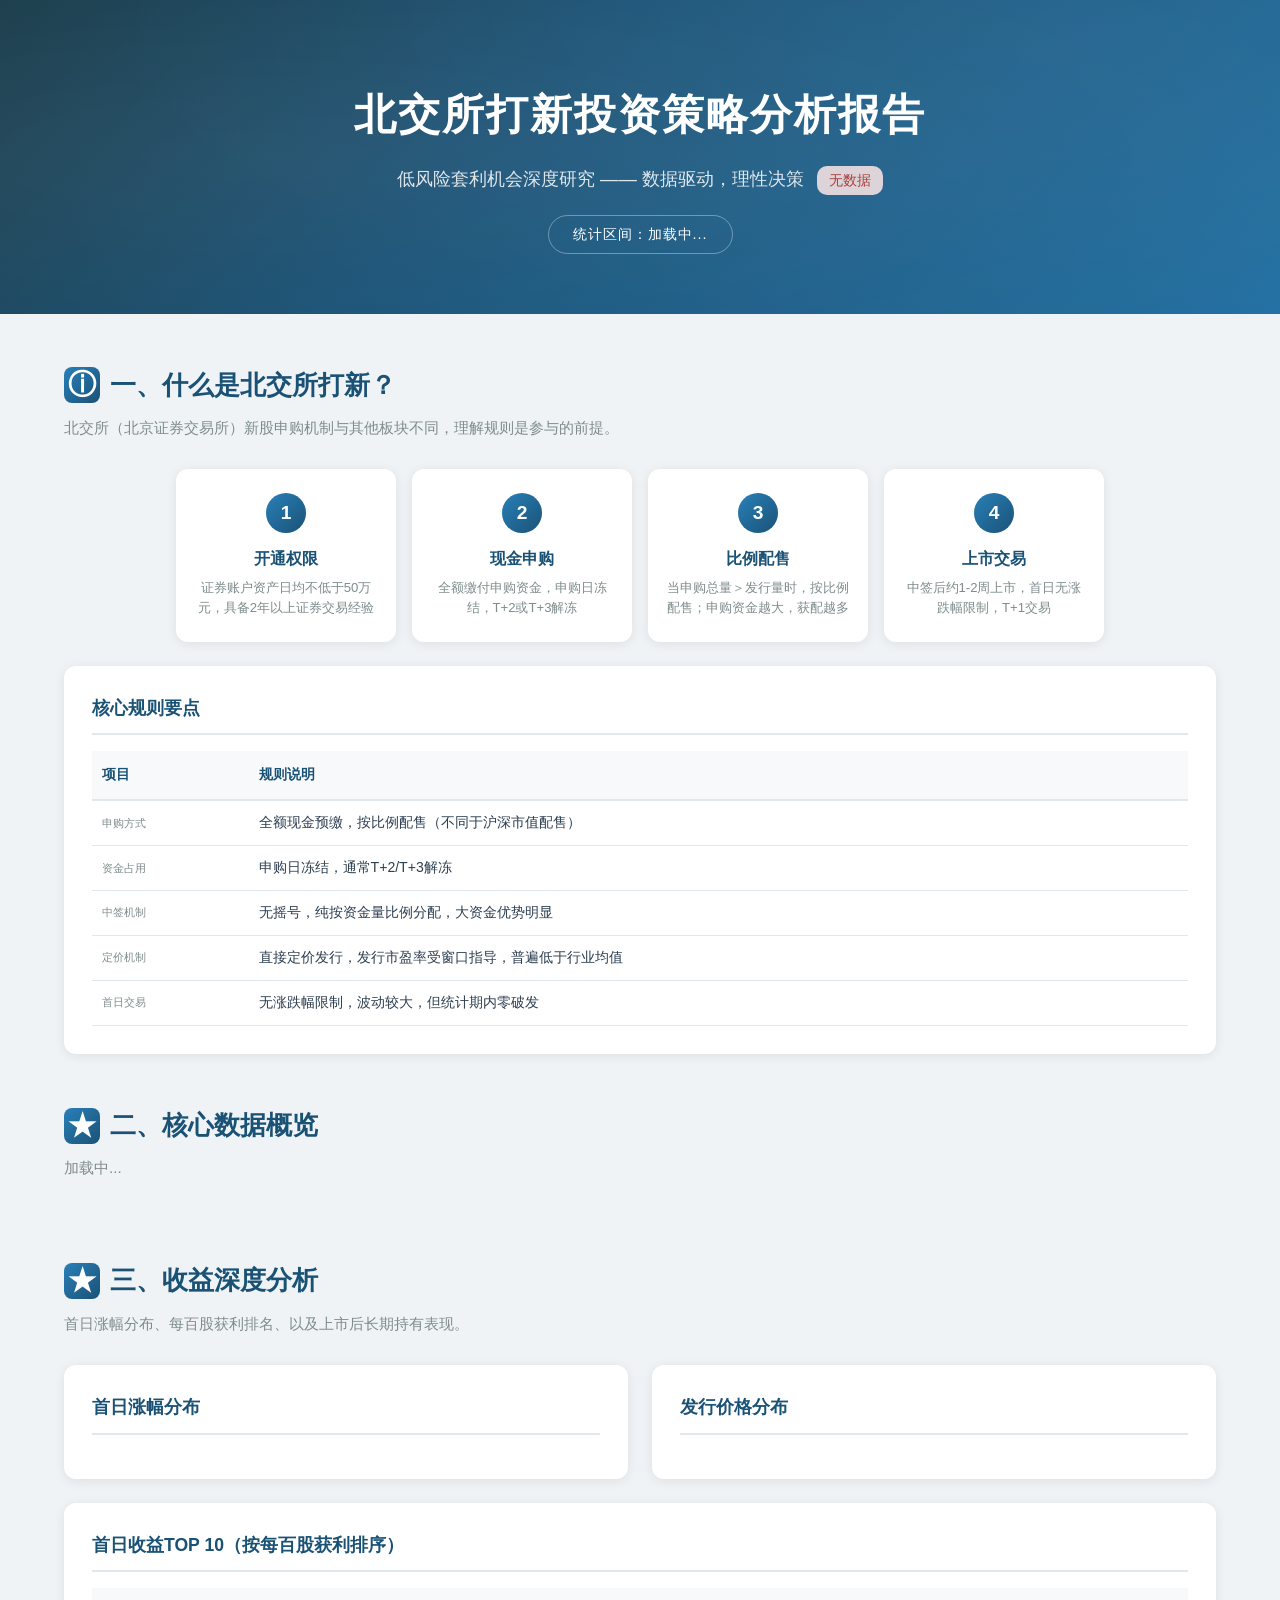
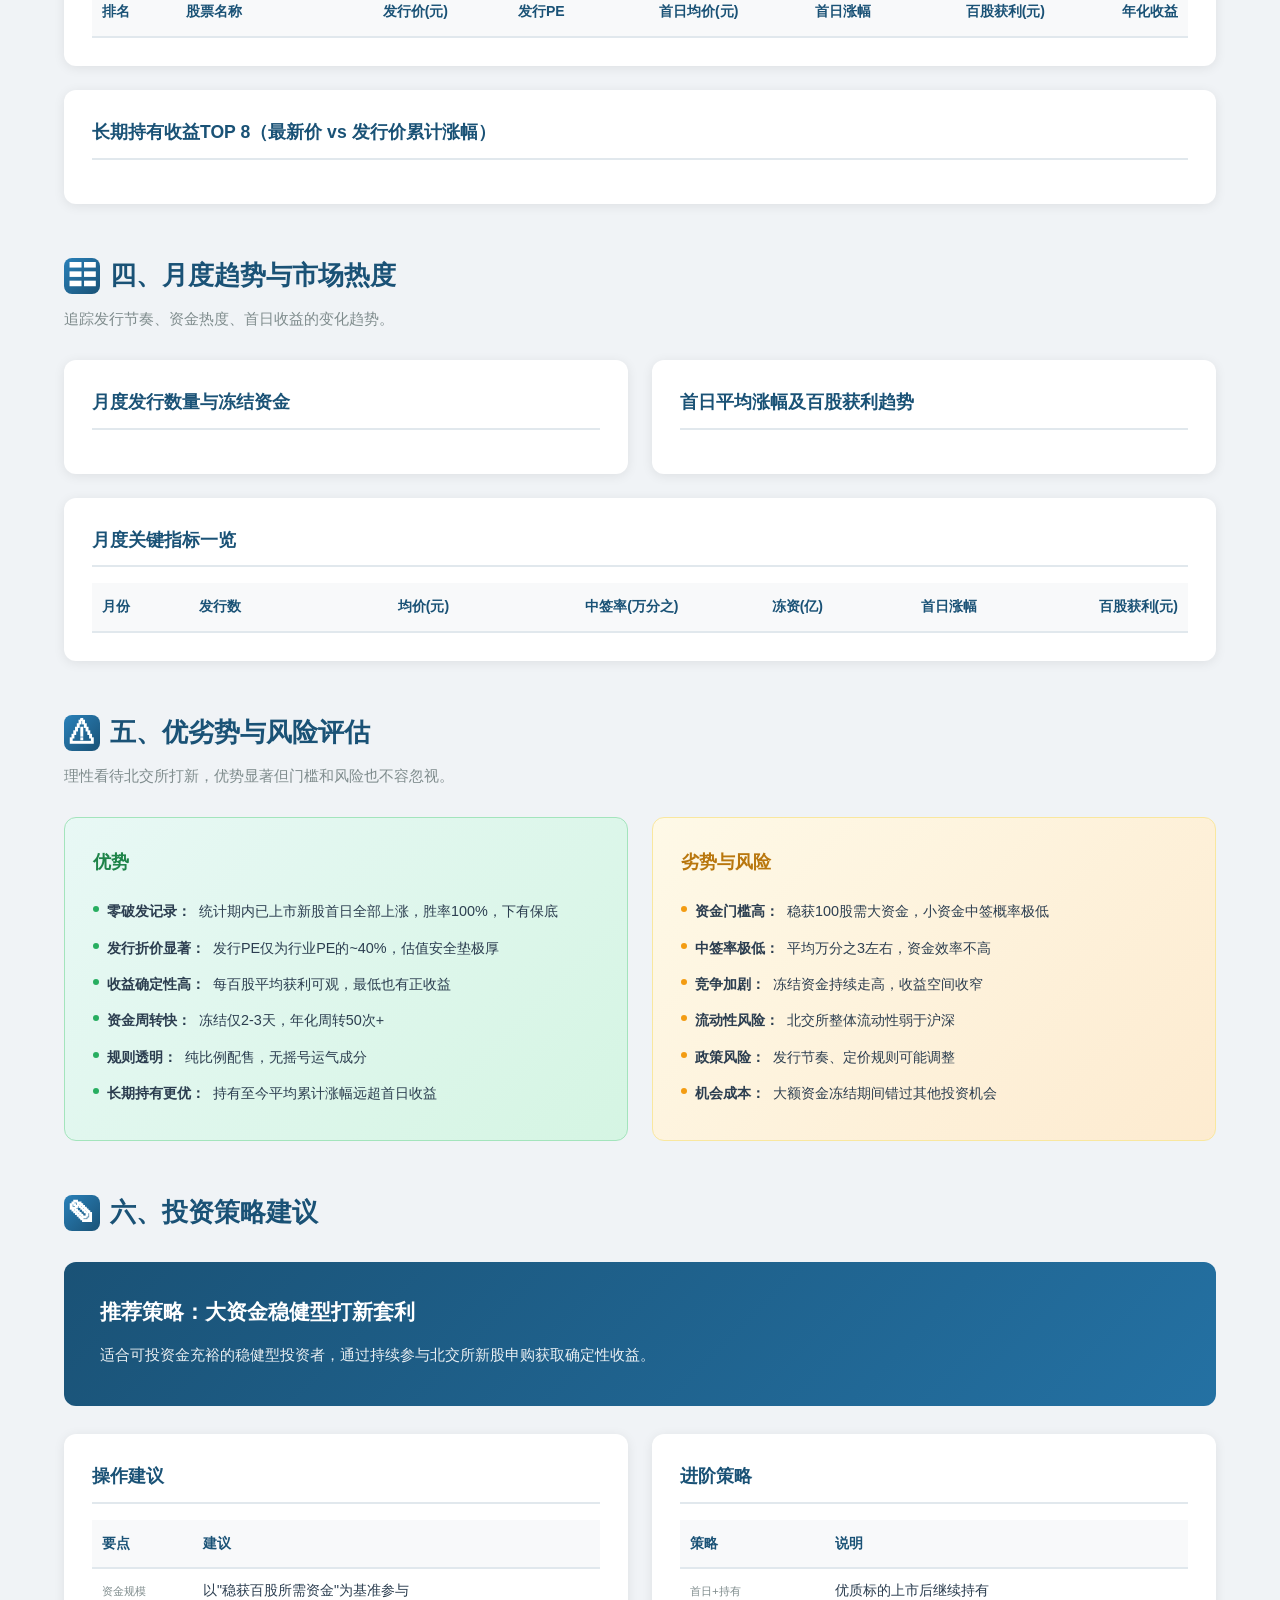
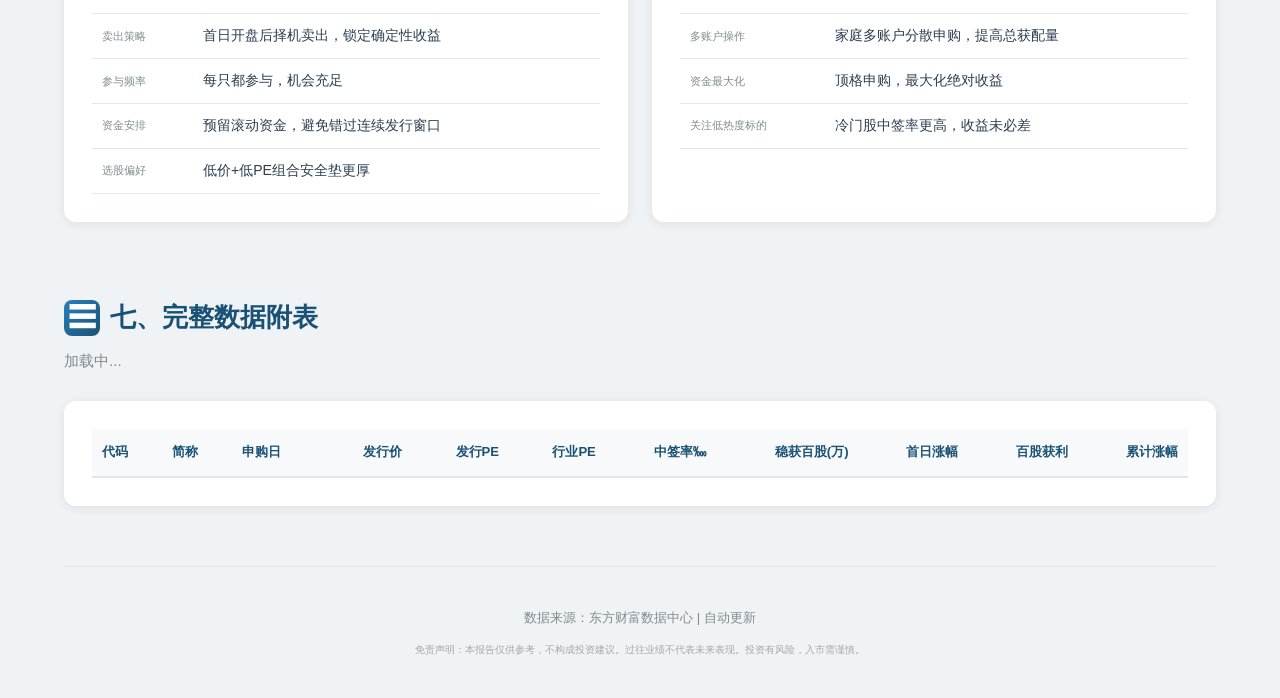
==== commit 50084bf8: "重构为模块化架构：CSS/JS分离、统一配置、自动更新 - 拆分单文件 index.html（1606行）为 HTML + styles.css + app.js - 新增 config.json 统" ====
--- a/index.html
+++ b/index.html
@@ -4,80 +4,7 @@
 <meta charset="UTF-8">
 <meta name="viewport" content="width=device-width, initial-scale=1.0">
 <title>北交所打新投资策略分析报告</title>
-<style>
-:root{--primary:#1a5276;--primary-light:#2980b9;--accent:#e74c3c;--accent-light:#f39c12;--green:#27ae60;--bg:#f0f3f6;--card:#fff;--text:#2c3e50;--text-light:#7f8c8d;--border:#e1e8ed;--shadow:0 2px 12px rgba(0,0,0,.08);--radius:12px}
-*{margin:0;padding:0;box-sizing:border-box}
-body{font-family:-apple-system,BlinkMacSystemFont,"Segoe UI","PingFang SC","Microsoft YaHei",sans-serif;background:var(--bg);color:var(--text);line-height:1.7}
-.hero{background:linear-gradient(135deg,#1a3c4a 0%,#1a5276 40%,#2471a3 100%);color:#fff;padding:80px 0 60px;text-align:center;position:relative;overflow:hidden}
-.hero::before{content:'';position:absolute;top:-50%;left:-25%;width:150%;height:200%;background:radial-gradient(ellipse at 30% 50%,rgba(255,255,255,.06) 0%,transparent 60%),radial-gradient(ellipse at 70% 30%,rgba(255,255,255,.04) 0%,transparent 50%)}
-.hero h1{font-size:2.6em;font-weight:700;letter-spacing:2px;position:relative;margin-bottom:12px}
-.hero .subtitle{font-size:1.15em;opacity:.85;position:relative;font-weight:300}
-.hero .date-badge{display:inline-block;margin-top:20px;padding:6px 24px;border:1px solid rgba(255,255,255,.35);border-radius:20px;font-size:.9em;position:relative;letter-spacing:1px}
-.container{max-width:1200px;margin:0 auto;padding:0 24px}
-.section{margin:50px 0}
-.section-title{font-size:1.6em;font-weight:700;color:var(--primary);margin-bottom:8px;display:flex;align-items:center;gap:10px}
-.section-title .icon{width:36px;height:36px;background:linear-gradient(135deg,var(--primary-light),var(--primary));border-radius:8px;display:flex;align-items:center;justify-content:center;color:#fff;font-size:1.1em}
-.section-desc{color:var(--text-light);margin-bottom:28px;font-size:.95em}
-.card{background:var(--card);border-radius:var(--radius);box-shadow:var(--shadow);padding:28px;margin-bottom:24px}
-.card h3{font-size:1.1em;color:var(--primary);margin-bottom:16px;padding-bottom:10px;border-bottom:2px solid var(--border)}
-.stat-grid{display:grid;grid-template-columns:repeat(auto-fit,minmax(200px,1fr));gap:16px;margin-bottom:24px}
-.stat-card{background:var(--card);border-radius:var(--radius);box-shadow:var(--shadow);padding:24px;text-align:center;transition:transform .2s;border-top:4px solid transparent}
-.stat-card:hover{transform:translateY(-2px)}
-.stat-card.green{border-top-color:var(--green)}
-.stat-card.accent{border-top-color:var(--accent)}
-.stat-card.blue{border-top-color:var(--primary-light)}
-.stat-card.orange{border-top-color:var(--accent-light)}
-.stat-card .value{font-size:2em;font-weight:800;line-height:1.2}
-.stat-card .label{font-size:.85em;color:var(--text-light);margin-top:6px}
-.stat-card .sub{font-size:.8em;color:var(--green);margin-top:4px}
-.chart-wrap{width:100%;overflow-x:auto}
-.chart-wrap svg{display:block;margin:0 auto}
-.two-col{display:grid;grid-template-columns:1fr 1fr;gap:24px}
-@media(max-width:768px){.two-col{grid-template-columns:1fr}}
-table{width:100%;border-collapse:collapse;font-size:.88em}
-thead th{background:#f8f9fa;padding:12px 10px;text-align:right;font-weight:600;color:var(--primary);border-bottom:2px solid var(--border);white-space:nowrap}
-thead th:first-child,thead th:nth-child(2){text-align:left}
-tbody td{padding:10px;text-align:right;border-bottom:1px solid var(--border)}
-tbody td:first-child{font-family:monospace;color:var(--text-light);text-align:left}
-tbody td:nth-child(2){text-align:left;font-weight:500}
-tbody tr:hover{background:#f8fafc}
-.gain-up{color:var(--green);font-weight:600}
-.rule-flow{display:flex;gap:16px;flex-wrap:wrap;justify-content:center;margin:24px 0}
-.rule-step{flex:1;min-width:170px;max-width:220px;background:var(--card);border-radius:var(--radius);box-shadow:var(--shadow);padding:24px 18px;text-align:center}
-.rule-step .step-num{width:40px;height:40px;background:linear-gradient(135deg,var(--primary-light),var(--primary));border-radius:50%;color:#fff;font-weight:700;font-size:1.2em;display:flex;align-items:center;justify-content:center;margin:0 auto 12px}
-.rule-step h4{font-size:1em;margin-bottom:6px;color:var(--primary)}
-.rule-step p{font-size:.82em;color:var(--text-light);line-height:1.5}
-.adv-grid{display:grid;grid-template-columns:1fr 1fr;gap:24px;margin:24px 0}
-@media(max-width:768px){.adv-grid{grid-template-columns:1fr}}
-.adv-card{border-radius:var(--radius);padding:28px}
-.adv-card.pro{background:linear-gradient(135deg,#e8f8f5,#d5f5e3);border:1px solid #a3e4bc}
-.adv-card.con{background:linear-gradient(135deg,#fef9e7,#fdebd0);border:1px solid #f9e79f}
-.adv-card h4{font-size:1.15em;margin-bottom:16px}
-.adv-card.pro h4{color:#1e8449}
-.adv-card.con h4{color:#b9770e}
-.adv-card ul{list-style:none;padding:0}
-.adv-card li{padding:6px 0;font-size:.9em;display:flex;align-items:flex-start;gap:8px}
-.adv-card li::before{content:'';flex-shrink:0;width:6px;height:6px;border-radius:50%;margin-top:7px}
-.adv-card.pro li::before{background:var(--green)}
-.adv-card.con li::before{background:var(--accent-light)}
-.strategy-banner{background:linear-gradient(135deg,#1a5276,#2471a3);color:#fff;border-radius:var(--radius);padding:32px 36px;margin:28px 0}
-.strategy-banner h3{color:#fff;font-size:1.3em;margin-bottom:12px}
-.strategy-banner p{opacity:.9;font-size:.95em;margin-bottom:6px}
-.footer{text-align:center;padding:40px 0;color:var(--text-light);font-size:.82em;border-top:1px solid var(--border);margin-top:60px}
-.footer .disclaimer{margin-top:12px;font-size:.78em;opacity:.7}
-.table-scroll{overflow-x:auto}
-.table-scroll::-webkit-scrollbar{height:6px}
-.table-scroll::-webkit-scrollbar-thumb{background:#ccc;border-radius:3px}
-#loading-overlay{position:fixed;top:0;left:0;width:100%;height:100%;background:rgba(255,255,255,.85);display:flex;align-items:center;justify-content:center;z-index:999;flex-direction:column}
-#loading-overlay.done{display:none}
-.spinner{width:50px;height:50px;border:4px solid #e0e0e0;border-top-color:var(--primary-light);border-radius:50%;animation:spin .8s linear infinite}
-@keyframes spin{to{transform:rotate(360deg)}}
-#loading-msg{margin-top:16px;color:var(--text-light);font-size:.95em}
-#data-status{display:inline-block;padding:3px 12px;border-radius:10px;font-size:.75em;margin-left:8px;font-weight:500}
-#data-status.live{background:#e8f8f5;color:#1e8449}
-#data-status.cached{background:#fef9e7;color:#b9770e}
-#data-status.error{background:#fde8e8;color:#c0392b}
-</style>
+<link rel="stylesheet" href="styles.css">
 </head>
 <body>
 
@@ -201,6 +128,7 @@
 
 <!-- ===== Embedded data (offline fallback) ===== -->
 <script>
+const API_START_DATE = "2025-11-23";
 const EMBEDDED_DATA = [
   {
     "code": "920206",
@@ -1106,501 +1034,6 @@
 </script>
 
 <!-- ===== Main Application ===== -->
-<script>
-(function(){
-// ============ SVG Helper ============
-function svgEl(tag, attrs) {
-  var el = document.createElementNS('http://www.w3.org/2000/svg', tag);
-  for (var k in attrs) el.setAttribute(k, attrs[k]);
-  return el;
-}
-function makeSvg(w,h) {
-  return svgEl('svg',{width:w,height:h,viewBox:'0 0 '+w+' '+h,style:'max-width:100%;height:auto;font-family:-apple-system,BlinkMacSystemFont,"PingFang SC","Microsoft YaHei",sans-serif'});
-}
-
-// ============ Data Processing ============
-function processData(rawData) {
-  var now = new Date();
-  var cutoff = new Date(now.getTime() - 185 * 24 * 60 * 60 * 1000);
-  var cutoffStr = cutoff.toISOString().split('T')[0];
-
-  // Filter BSE + date
-  var filtered = rawData.filter(function(d) {
-    return d.apply_date && d.apply_date >= cutoffStr && String(d.code).startsWith('920');
-  });
-
-  // Sort by date desc
-  filtered.sort(function(a,b) { return b.apply_date.localeCompare(a.apply_date); });
-
-  // Split listed vs unlisted
-  var listed = filtered.filter(function(d) { return d.gain_pct != null; });
-  var unlisted = filtered.filter(function(d) { return d.gain_pct == null; });
-
-  // Compute stats
-  function avg(arr, field) {
-    var vals = arr.map(function(d) { return d[field]; }).filter(function(v) { return v != null && !isNaN(v); });
-    if (vals.length === 0) return null;
-    return vals.reduce(function(a,b) { return a+b; }, 0) / vals.length;
-  }
-  function med(arr, field) {
-    var vals = arr.map(function(d) { return d[field]; }).filter(function(v) { return v != null && !isNaN(v); });
-    if (vals.length === 0) return null;
-    vals.sort(function(a,b) { return a-b; });
-    return vals[Math.floor(vals.length/2)];
-  }
-  function max(arr, field) {
-    var best = null, bestD = null;
-    arr.forEach(function(d) {
-      if (d[field] != null && (best == null || d[field] > best)) { best = d[field]; bestD = d; }
-    });
-    return {val:best, item:bestD};
-  }
-  function min(arr, field) {
-    var best = null, bestD = null;
-    arr.forEach(function(d) {
-      if (d[field] != null && (best == null || d[field] < best)) { best = d[field]; bestD = d; }
-    });
-    return {val:best, item:bestD};
-  }
-
-  // Monthly grouping
-  var monthlyMap = {};
-  filtered.forEach(function(d) {
-    if (!d.apply_date) return;
-    var m = d.apply_date.substring(0,7);
-    if (!monthlyMap[m]) monthlyMap[m] = [];
-    monthlyMap[m].push(d);
-  });
-  var monthlyArr = Object.keys(monthlyMap).sort().map(function(m) {
-    var arr = monthlyMap[m];
-    var list = arr.filter(function(d) { return d.gain_pct != null; });
-    return {
-      month: m,
-      count: arr.length,
-      avg_price: avg(arr, 'price'),
-      avg_win_rate: avg(arr, 'win_rate'),
-      avg_fund: avg(arr, 'fund_yi'),
-      avg_gain_pct: avg(list, 'gain_pct'),
-      avg_profit: avg(list, 'profit')
-    };
-  });
-
-  // Gain distribution bins
-  var gainBins = {'50-100%':0,'100-200%':0,'200-300%':0,'300-500%':0,'>500%':0};
-  listed.forEach(function(d) {
-    var g = d.gain_pct * 100; // convert decimal to percentage
-    if (g < 100) gainBins['50-100%']++;
-    else if (g < 200) gainBins['100-200%']++;
-    else if (g < 300) gainBins['200-300%']++;
-    else if (g < 500) gainBins['300-500%']++;
-    else gainBins['>500%']++;
-  });
-
-  // Price distribution
-  var priceBins = {'<10元':0,'10-20元':0,'20-30元':0,'≥30元':0};
-  filtered.forEach(function(d) {
-    if (!d.price) return;
-    if (d.price < 10) priceBins['<10元']++;
-    else if (d.price < 20) priceBins['10-20元']++;
-    else if (d.price < 30) priceBins['20-30元']++;
-    else priceBins['≥30元']++;
-  });
-
-  // Top gainers by profit
-  var topGainers = listed.slice().sort(function(a,b) { return (b.profit||0) - (a.profit||0); }).slice(0,10);
-
-  // Top cumulative
-  var topCum = listed.slice().sort(function(a,b) { return (b.cum_gain||0) - (a.cum_gain||0); }).slice(0,8);
-
-  var broken = listed.filter(function(d) { return d.gain_pct < 0; }).length;
-
-  return {
-    all: filtered,
-    listed: listed,
-    unlisted: unlisted,
-    total: filtered.length,
-    nListed: listed.length,
-    nUnlisted: unlisted.length,
-    dateMin: filtered.length > 0 ? filtered[filtered.length-1].apply_date : '',
-    dateMax: filtered.length > 0 ? filtered[0].apply_date : '',
-    cutoffDate: cutoffStr,
-    avgPrice: avg(filtered, 'price'),
-    avgPE: avg(filtered, 'pe'),
-    avgIndPE: avg(filtered, 'ind_pe'),
-    avgWinRate: avg(filtered, 'win_rate'),
-    avgFundsNeeded: avg(filtered, 'funds_needed'),
-    avgGainPct: avg(listed, 'gain_pct'),
-    medGainPct: med(listed, 'gain_pct'),
-    avgProfit: avg(listed, 'profit'),
-    maxProfit: max(listed, 'profit'),
-    maxGain: max(listed, 'gain_pct'),
-    minGain: min(listed, 'gain_pct'),
-    avgFund: avg(filtered, 'fund_yi'),
-    avgPeople: avg(filtered, 'people_wan'),
-    maxFund: max(filtered, 'fund_yi'),
-    broken: broken,
-    avgAnnual: avg(listed, 'annual_return'),
-    avgCumGain: avg(listed, 'cum_gain'),
-    monthly: monthlyArr,
-    gainBins: gainBins,
-    priceBins: priceBins,
-    topGainers: topGainers,
-    topCum: topCum
-  };
-}
-
-// ============ Render Functions ============
-function renderAll(stats) {
-  renderStats(stats);
-  renderGainDistChart(stats);
-  renderPriceDistChart(stats);
-  renderTopGainersTable(stats);
-  renderCumGainChart(stats);
-  renderMonthlyIPOChart(stats);
-  renderMonthlyGainChart(stats);
-  renderMonthlyTable(stats);
-  renderAllStocksTable(stats);
-  updateMeta(stats);
-}
-
-function updateMeta(stats) {
-  document.getElementById('hero-date-range').textContent =
-    '统计区间：' + stats.dateMin + ' ~ ' + stats.dateMax + ' ｜ 共 ' + stats.total + ' 只新股';
-  document.getElementById('overview-desc').textContent =
-    stats.total + '只新股全景扫描（申购日 ≥ ' + stats.cutoffDate + '），一张图看懂北交所打新的赚钱效应。';
-  document.getElementById('table-desc').textContent =
-    '申购日在 ' + stats.cutoffDate + ' 之后的全部北交所新股，按申购日倒序排列。';
-  document.getElementById('footer-info').textContent =
-    '数据来源：东方财富数据中心 | 自动获取 | 筛选近半年（≥' + stats.cutoffDate + '）';
-}
-
-function renderStats(stats) {
-  var html = '';
-  function card(cls, val, label, sub) {
-    html += '<div class="stat-card '+cls+'"><div class="value">'+val+'</div><div class="label">'+label+'</div><div class="sub">'+sub+'</div></div>';
-  }
-  card('green', stats.avgGainPct ? (stats.avgGainPct*100).toFixed(0)+'<span style="font-size:0.5em">%</span>' : '-', '首日平均涨幅', stats.medGainPct ? '中位数 '+(stats.medGainPct*100).toFixed(0)+'%' : '');
-  card('accent', stats.broken, '首日破发数量', '胜率 100%');
-  card('blue', stats.avgProfit ? stats.avgProfit.toFixed(0)+'<span style="font-size:0.5em"> 元</span>' : '-', '每百股平均获利', stats.maxProfit.val ? '最高 '+(stats.maxProfit.val).toFixed(0)+' 元' : '');
-  card('orange', stats.avgPE ? stats.avgPE.toFixed(1)+'<span style="font-size:0.5em"> 倍</span>' : '-', '平均发行市盈率', stats.avgIndPE ? '行业均值 '+stats.avgIndPE.toFixed(1)+' 倍' : '');
-  card('', stats.avgWinRate ? (stats.avgWinRate*10000).toFixed(1) : '-', '平均中签率（万分之）', stats.avgFundsNeeded ? '稳获百股需约 '+stats.avgFundsNeeded.toFixed(0)+' 万' : '');
-  card('', stats.avgFund ? (stats.avgFund/1).toFixed(0)+'<span style="font-size:0.5em"> 亿</span>' : '-', '平均单只冻结资金', stats.avgPeople ? '约 '+stats.avgPeople.toFixed(0)+' 万人参与' : '');
-  document.getElementById('stat-grid').innerHTML = html;
-}
-
-// Pie chart - Gain Distribution
-function renderGainDistChart(stats) {
-  var W=500, H=360, cx=W/2, cy=H/2, r=120;
-  var bins = [
-    {label:'50-100%',val:stats.gainBins['50-100%'],color:'#f9e79f'},
-    {label:'100-200%',val:stats.gainBins['100-200%'],color:'#f8c471'},
-    {label:'200-300%',val:stats.gainBins['200-300%'],color:'#f0b27a'},
-    {label:'300-500%',val:stats.gainBins['300-500%'],color:'#e59866'},
-    {label:'>500%',val:stats.gainBins['>500%'],color:'#e74c3c'}
-  ];
-  var total = 0; bins.forEach(function(b){ total+=b.val; });
-  var svg = makeSvg(W,H);
-  var g = svgEl('g',{transform:'translate('+cx+','+cy+')'});
-  svg.appendChild(g);
-  var angle = -Math.PI/2;
-  bins.forEach(function(b){
-    var sa = (b.val/total)*2*Math.PI;
-    var x1=r*Math.cos(angle), y1=r*Math.sin(angle);
-    var x2=r*Math.cos(angle+sa), y2=r*Math.sin(angle+sa);
-    var d='M 0 0 L '+x1+' '+y1+' A '+r+' '+r+' 0 '+(sa>Math.PI?1:0)+' 1 '+x2+' '+y2+' Z';
-    g.appendChild(svgEl('path',{d:d,fill:b.color,stroke:'#fff','stroke-width':2}));
-    var ma=angle+sa/2, lr=r+28;
-    var t=svgEl('text',{x:lr*Math.cos(ma),y:lr*Math.sin(ma),'text-anchor':Math.cos(ma)>0?'start':'end','dominant-baseline':'middle','font-size':12,fill:'#2c3e50'});
-    t.textContent=b.label+' '+b.val+'只';
-    g.appendChild(t);
-    angle+=sa;
-  });
-  g.appendChild(svgEl('circle',{cx:0,cy:0,r:50,fill:'#fff'}));
-  var ct=svgEl('text',{x:0,y:-6,'text-anchor':'middle','font-size':13,fill:'#7f8c8d'});
-  ct.textContent='已上市'; g.appendChild(ct);
-  var cv=svgEl('text',{x:0,y:16,'text-anchor':'middle','font-size':18,fill:'#e74c3c','font-weight':'bold'});
-  cv.textContent=total+'只'; g.appendChild(cv);
-  document.getElementById('chart-gain-dist').innerHTML='';
-  document.getElementById('chart-gain-dist').appendChild(svg);
-}
-
-// Bar chart - Price Distribution
-function renderPriceDistChart(stats) {
-  var W=500, H=360, pad={top:30,right:30,bottom:60,left:50};
-  var pw=W-pad.left-pad.right, ph=H-pad.top-pad.bottom;
-  var labels=['<10元','10-20元','20-30元','≥30元'];
-  var vals=labels.map(function(l){return stats.priceBins[l]||0;});
-  var maxV=Math.max.apply(null,vals)+5;
-  var svg=makeSvg(W,H);
-  var g=svgEl('g',{transform:'translate('+pad.left+','+pad.top+')'});
-  svg.appendChild(g);
-  for(var i=0;i<=maxV;i+=5){
-    var y=ph-(i/maxV)*ph;
-    g.appendChild(svgEl('line',{x1:0,y1:y,x2:pw,y2:y,stroke:'#eee','stroke-width':1}));
-    var l=svgEl('text',{x:-10,y:y,'text-anchor':'end','dominant-baseline':'middle','font-size':11,fill:'#999'});
-    l.textContent=i; g.appendChild(l);
-  }
-  var colors=['#2980b9','#27ae60','#f39c12','#e74c3c'];
-  var bw=pw/labels.length*0.55, gap=pw/labels.length;
-  labels.forEach(function(l,i){
-    var x=gap*i+(gap-bw)/2, h=(vals[i]/maxV)*ph, y=ph-h;
-    var rect=svgEl('rect',{x:x,y:y,width:bw,height:h,rx:6,ry:6,fill:colors[i],opacity:0.85});
-    g.appendChild(rect);
-    var vl=svgEl('text',{x:x+bw/2,y:y-10,'text-anchor':'middle','font-size':14,'font-weight':'bold',fill:'#2c3e50'});
-    vl.textContent=vals[i]; g.appendChild(vl);
-    var xl=svgEl('text',{x:x+bw/2,y:ph+22,'text-anchor':'middle','font-size':13,fill:'#555'});
-    xl.textContent=l; g.appendChild(xl);
-  });
-  document.getElementById('chart-price-dist').innerHTML='';
-  document.getElementById('chart-price-dist').appendChild(svg);
-}
-
-// Table - Top Gainers
-function renderTopGainersTable(stats) {
-  var html='';
-  stats.topGainers.forEach(function(d,i){
-    html+='<tr><td style="text-align:left">'+(i+1)+'</td><td style="text-align:left;font-weight:600">'+d.name+'</td><td>'+(d.price?d.price.toFixed(1):'-')+'</td><td>'+(d.pe?d.pe.toFixed(1):'-')+'</td><td>'+(d.avg_price?d.avg_price.toFixed(1):'-')+'</td><td class="gain-up">+'+(d.gain_pct*100).toFixed(0)+'%</td><td class="gain-up">'+(d.profit||0).toLocaleString()+'</td><td>'+(d.annual_return?d.annual_return.toFixed(2):'-')+'%</td></tr>';
-  });
-  document.getElementById('tbody-top-gainers').innerHTML=html;
-}
-
-// Horizontal bar - Cumulative Gain
-function renderCumGainChart(stats) {
-  var W=780, H=380, pad={top:15,right:100,bottom:10,left:80};
-  var pw=W-pad.left-pad.right, ph=H-pad.top-pad.bottom;
-  var data=stats.topCum.slice().reverse();
-  var maxV=Math.max.apply(null,data.map(function(d){return d.cum_gain||0;}))*1.1;
-  var svg=makeSvg(W,H);
-  var g=svgEl('g',{transform:'translate('+pad.left+','+pad.top+')'});
-  svg.appendChild(g);
-  for(var i=0;i<=maxV;i+=Math.ceil(maxV/5)){
-    var x=(i/maxV)*pw;
-    g.appendChild(svgEl('line',{x1:x,y1:0,x2:x,y2:ph,stroke:'#eee','stroke-width':1}));
-    var l=svgEl('text',{x:x,y:ph+16,'text-anchor':'middle','font-size':11,fill:'#999'});
-    l.textContent=(i*100).toFixed(0)+'%'; g.appendChild(l);
-  }
-  var barH=30, gap=8;
-  data.forEach(function(d,i){
-    var y=i*(barH+gap), w=(d.cum_gain||0)/maxV*pw;
-    var rect=svgEl('rect',{x:0,y:y,width:Math.max(w,2),height:barH,rx:4,ry:4,fill:'#e74c3c',opacity:0.85});
-    g.appendChild(rect);
-    var nl=svgEl('text',{x:-8,y:y+barH/2,'text-anchor':'end','dominant-baseline':'middle','font-size':13,fill:'#2c3e50','font-weight':500});
-    nl.textContent=d.name; g.appendChild(nl);
-    var vl=svgEl('text',{x:w+8,y:y+barH/2,'text-anchor':'start','dominant-baseline':'middle','font-size':13,'font-weight':'bold',fill:'#e74c3c'});
-    vl.textContent='+'+(d.cum_gain*100).toFixed(0)+'%'; g.appendChild(vl);
-    var dl=svgEl('text',{x:w+8,y:y+barH/2+14,'text-anchor':'start','font-size':10,fill:'#999'});
-    dl.textContent=(d.price?d.price.toFixed(1):'?')+' → '+(d.avg_price?d.avg_price.toFixed(1):'?'); g.appendChild(dl);
-  });
-  document.getElementById('chart-cum-gain').innerHTML='';
-  document.getElementById('chart-cum-gain').appendChild(svg);
-}
-
-// Combo chart - Monthly IPO Count + Fund
-function renderMonthlyIPOChart(stats) {
-  var W=540, H=360, pad={top:20,right:55,bottom:55,left:50};
-  var pw=W-pad.left-pad.right, ph=H-pad.top-pad.bottom;
-  var months=stats.monthly.map(function(d){return d.month.substring(5);});
-  var counts=stats.monthly.map(function(d){return d.count;});
-  var funds=stats.monthly.map(function(d){return d.avg_fund||0;});
-  var maxC=Math.max.apply(null,counts)+3, maxF=Math.max.apply(null,funds)*1.15;
-  var svg=makeSvg(W,H);
-  var g=svgEl('g',{transform:'translate('+pad.left+','+pad.top+')'});
-  svg.appendChild(g);
-  for(var i=0;i<=maxC;i+=2){
-    var y=ph-(i/maxC)*ph;
-    g.appendChild(svgEl('line',{x1:0,y1:y,x2:pw,y2:y,stroke:'#eee','stroke-width':1}));
-  }
-  var bw=pw/months.length*0.4, gap=pw/months.length;
-  months.forEach(function(m,i){
-    var x=gap*i+(gap-bw)/2, h=(counts[i]/maxC)*ph, y=ph-h;
-    var rect=svgEl('rect',{x:x,y:y,width:bw,height:h,rx:5,ry:5,fill:'#2980b9',opacity:0.85});
-    g.appendChild(rect);
-    var vl=svgEl('text',{x:x+bw/2,y:y-8,'text-anchor':'middle','font-size':12,'font-weight':'bold',fill:'#2980b9'});
-    vl.textContent=counts[i]; g.appendChild(vl);
-  });
-  var pts='';
-  months.forEach(function(m,i){
-    var x=gap*i+gap/2, y=ph-(funds[i]/maxF)*ph;
-    pts+=(i?' ':'')+x+','+y;
-    g.appendChild(svgEl('circle',{cx:x,cy:y,r:5,fill:'#e74c3c',stroke:'#fff','stroke-width':2}));
-  });
-  g.appendChild(svgEl('polyline',{points:pts,fill:'none',stroke:'#e74c3c','stroke-width':2.5}));
-  months.forEach(function(m,i){
-    var xl=svgEl('text',{x:gap*i+gap/2,y:ph+20,'text-anchor':'middle','font-size':12,fill:'#555'});
-    xl.textContent=m; g.appendChild(xl);
-  });
-  // Legend
-  var lg1=svgEl('rect',{x:10,y:ph+36,width:12,height:12,fill:'#2980b9',opacity:0.85}); g.appendChild(lg1);
-  g.appendChild(svgEl('text',{x:26,y:ph+47,'font-size':11,fill:'#555','text-anchor':'start'}).appendChild(document.createTextNode('发行数量(只)')));
-  var lg2=svgEl('line',{x1:110,x2:130,y1:ph+42,y2:ph+42,stroke:'#e74c3c','stroke-width':2.5}); g.appendChild(lg2);
-  g.appendChild(svgEl('text',{x:134,y:ph+47,'font-size':11,fill:'#555','text-anchor':'start'}).appendChild(document.createTextNode('冻结资金(亿)')));
-  document.getElementById('chart-monthly-ipo').innerHTML='';
-  document.getElementById('chart-monthly-ipo').appendChild(svg);
-}
-
-// Combo chart - Monthly Gain + Profit
-function renderMonthlyGainChart(stats) {
-  var W=540, H=360, pad={top:20,right:55,bottom:55,left:55};
-  var pw=W-pad.left-pad.right, ph=H-pad.top-pad.bottom;
-  var months=stats.monthly.map(function(d){return d.month.substring(5);});
-  var gains=stats.monthly.map(function(d){return (d.avg_gain_pct||0)*100;});
-  var profits=stats.monthly.map(function(d){return d.avg_profit||0;});
-  var maxG=Math.max.apply(null,gains)*1.2||100, maxP=Math.max.apply(null,profits)*1.2||100;
-  var svg=makeSvg(W,H);
-  var g=svgEl('g',{transform:'translate('+pad.left+','+pad.top+')'});
-  svg.appendChild(g);
-  for(var i=0;i<=maxG;i+=Math.ceil(maxG/5)){
-    var y=ph-(i/maxG)*ph;
-    g.appendChild(svgEl('line',{x1:0,y1:y,x2:pw,y2:y,stroke:'#eee','stroke-width':1}));
-  }
-  var bw=pw/months.length*0.4, gap=pw/months.length;
-  months.forEach(function(m,i){
-    var x=gap*i+(gap-bw)/2, h=(gains[i]/maxG)*ph, y=ph-h;
-    var rect=svgEl('rect',{x:x,y:y,width:bw,height:Math.max(h,1),rx:5,ry:5,fill:'#27ae60',opacity:0.8});
-    g.appendChild(rect);
-    var vl=svgEl('text',{x:x+bw/2,y:y-8,'text-anchor':'middle','font-size':11,'font-weight':'bold',fill:'#27ae60'});
-    vl.textContent=gains[i].toFixed(0)+'%'; g.appendChild(vl);
-  });
-  var pts='';
-  months.forEach(function(m,i){
-    var x=gap*i+gap/2, y=ph-(profits[i]/maxP)*ph;
-    pts+=(i?' ':'')+x+','+y;
-    g.appendChild(svgEl('circle',{cx:x,cy:y,r:5,fill:'#f39c12',stroke:'#fff','stroke-width':2}));
-    var vl=svgEl('text',{x:x,y:y-12,'text-anchor':'middle','font-size':11,'font-weight':'bold',fill:'#f39c12'});
-    vl.textContent=profits[i].toFixed(0); g.appendChild(vl);
-  });
-  g.appendChild(svgEl('polyline',{points:pts,fill:'none',stroke:'#f39c12','stroke-width':2.5}));
-  months.forEach(function(m,i){
-    var xl=svgEl('text',{x:gap*i+gap/2,y:ph+20,'text-anchor':'middle','font-size':12,fill:'#555'});
-    xl.textContent=m; g.appendChild(xl);
-  });
-  var lg1=svgEl('rect',{x:10,y:ph+36,width:12,height:12,fill:'#27ae60',opacity:0.8}); g.appendChild(lg1);
-  g.appendChild(svgEl('text',{x:26,y:ph+47,'font-size':11,fill:'#555','text-anchor':'start'}).appendChild(document.createTextNode('首日涨幅(%)')));
-  var lg2=svgEl('line',{x1:110,x2:130,y1:ph+42,y2:ph+42,stroke:'#f39c12','stroke-width':2.5}); g.appendChild(lg2);
-  g.appendChild(svgEl('text',{x:134,y:ph+47,'font-size':11,fill:'#555','text-anchor':'start'}).appendChild(document.createTextNode('百股获利(元)')));
-  document.getElementById('chart-monthly-gain').innerHTML='';
-  document.getElementById('chart-monthly-gain').appendChild(svg);
-}
-
-// Monthly table
-function renderMonthlyTable(stats) {
-  var html='';
-  stats.monthly.forEach(function(d){
-    var g=d.avg_gain_pct?'<span class="gain-up">+'+(d.avg_gain_pct*100).toFixed(0)+'%</span>':'<span style="color:#999">待上市</span>';
-    var p=d.avg_profit?d.avg_profit.toFixed(0):'-';
-    html+='<tr><td style="text-align:left;font-weight:500">'+d.month+'</td><td>'+d.count+'</td><td>'+(d.avg_price?d.avg_price.toFixed(1):'-')+'</td><td>'+(d.avg_win_rate?(d.avg_win_rate*10000).toFixed(1):'-')+'</td><td>'+(d.avg_fund?d.avg_fund.toFixed(0):'-')+'</td><td>'+g+'</td><td class="gain-up">'+p+'</td></tr>';
-  });
-  document.getElementById('tbody-monthly').innerHTML=html;
-}
-
-// All stocks table
-function renderAllStocksTable(stats) {
-  var html='';
-  stats.all.forEach(function(d){
-    var gain=d.gain_pct!=null?'<span class="gain-up">+'+(d.gain_pct*100).toFixed(0)+'%</span>':'-';
-    var profit=d.profit!=null?'<span class="gain-up">'+d.profit.toLocaleString()+'</span>':'-';
-    var cum=d.cum_gain!=null?'<span class="gain-up">+'+(d.cum_gain*100).toFixed(0)+'%</span>':'-';
-    var wr=d.win_rate!=null?(d.win_rate*10000).toFixed(1):'-';
-    var fn=d.funds_needed!=null?d.funds_needed.toFixed(0):'-';
-    html+='<tr><td style="text-align:left">'+d.code+'</td><td style="text-align:left;font-weight:500">'+d.name+'</td><td style="text-align:left">'+d.apply_date+'</td><td>'+(d.price?d.price.toFixed(1):'-')+'</td><td>'+(d.pe?d.pe.toFixed(1):'-')+'</td><td>'+(d.ind_pe?d.ind_pe.toFixed(1):'-')+'</td><td>'+wr+'</td><td>'+fn+'</td><td>'+gain+'</td><td>'+profit+'</td><td>'+cum+'</td></tr>';
-  });
-  document.getElementById('tbody-all-stocks').innerHTML=html;
-}
-
-// ============ API Fetch ============
-function transformAPIData(rawList) {
-  return rawList.map(function(r) {
-    var ip=parseFloat(r.ISSUE_PRICE)||null;
-    var np=parseFloat(r.NEWEST_PRICE)||null;
-    var ap=parseFloat(r.AVERAGE_PRICE)||null;
-    var ol=parseFloat(r.ONLINE_ISSUE_LWR)||null;
-    var ld=parseFloat(r.LD_CLOSE_CHANGE)||null;
-    var ps=parseFloat(r.PER_SHARES_INCOME)||null;
-    var cp=parseFloat(r.CAPTURE_PROFIT)||null;
-    var ad=r.APPLY_DATE?r.APPLY_DATE.trim().split(' ')[0]:null;
-    var cc=null;
-    if(np&&ip&&ip>0) cc=np/ip-1;
-
-    return {
-      code: r.SECURITY_CODE,
-      name: r.SECURITY_NAME_ABBR,
-      apply_date: ad,
-      price: ip,
-      pe: parseFloat(r.ISSUE_PE_RATIO)||null,
-      ind_pe: parseFloat(r.INDUSTRY_PE_RATIO)||null,
-      win_rate: ol?ol/100:null,
-      funds_needed: parseFloat(r.APPLY_AMT_100)?parseFloat(r.APPLY_AMT_100)/10000:null,
-      gain_pct: ld?ld/100:null,
-      profit: ps||null,
-      cum_gain: cc,
-      avg_price: ap,
-      annual_return: cp||null,
-      fund_yi: parseFloat(r.VA_AMT)?parseFloat(r.VA_AMT)/1e8:null,
-      people_wan: parseFloat(r.ORG_VAN)?parseFloat(r.ORG_VAN)/1e4:null,
-      listing_serial: null
-    };
-  });
-}
-
-function fetchFromAPI(callback) {
-  var url='https://datacenter.eastmoney.com/api/data/v1/get';
-  var params='reportName=RPT_NEEQ_ISSUEINFO_LIST&columns=ALL&pageSize=100&pageNumber=1&sortColumns=APPLY_DATE&sortTypes=-1&source=WEB&client=WEB&filter=(APPLY_DATE%3E%3D%272025-08-01%27)';
-  var xhr=new XMLHttpRequest();
-  xhr.open('GET',url+'?'+params,true);
-  xhr.timeout=15000;
-  xhr.onload=function(){
-    if(xhr.status===200){
-      try{
-        var d=JSON.parse(xhr.responseText);
-        if(d.success&&d.result&&d.result.data){
-          var transformed=transformAPIData(d.result.data);
-          callback(null,transformed,'live');
-        }else{
-          callback(new Error('API返回数据异常'));
-        }
-      }catch(e){callback(e);}
-    }else{callback(new Error('HTTP '+xhr.status));}
-  };
-  xhr.onerror=function(){callback(new Error('网络请求失败'));};
-  xhr.ontimeout=function(){callback(new Error('请求超时'));};
-  xhr.send();
-}
-
-// ============ Main ============
-function main(data, source) {
-  var stats=processData(data);
-
-  // Update status badge
-  var badge=document.getElementById('data-status');
-  badge.textContent=source==='live'?'实时数据':'离线缓存';
-  badge.className=source==='live'?'live':'cached';
-
-  if(stats.total===0){
-    document.getElementById('loading-msg').textContent='没有找到近半年的北交所新股数据';
-    badge.textContent='无数据';
-    badge.className='error';
-    return;
-  }
-
-  renderAll(stats);
-  document.getElementById('loading-overlay').classList.add('done');
-}
-
-// Try API first, fall back to embedded
-document.getElementById('loading-msg').textContent='正在从东方财富获取最新数据...';
-
-fetchFromAPI(function(err, apiData, source) {
-  if (!err && apiData && apiData.length > 0) {
-    console.log('API data loaded: '+apiData.length+' records');
-    main(apiData, 'live');
-  } else {
-    console.log('API failed: '+(err?err.message:'no data')+', using embedded data');
-    document.getElementById('loading-msg').textContent='API获取失败，使用离线缓存数据...';
-    main(EMBEDDED_DATA, 'cached');
-  }
-});
-
-})();
-</script>
+<script src="app.js"></script>
 </body>
 </html>
--- a/styles.css
+++ b/styles.css
@@ -0,0 +1,72 @@
+:root{--primary:#1a5276;--primary-light:#2980b9;--accent:#e74c3c;--accent-light:#f39c12;--green:#27ae60;--bg:#f0f3f6;--card:#fff;--text:#2c3e50;--text-light:#7f8c8d;--border:#e1e8ed;--shadow:0 2px 12px rgba(0,0,0,.08);--radius:12px}
+*{margin:0;padding:0;box-sizing:border-box}
+body{font-family:-apple-system,BlinkMacSystemFont,"Segoe UI","PingFang SC","Microsoft YaHei",sans-serif;background:var(--bg);color:var(--text);line-height:1.7}
+.hero{background:linear-gradient(135deg,#1a3c4a 0%,#1a5276 40%,#2471a3 100%);color:#fff;padding:80px 0 60px;text-align:center;position:relative;overflow:hidden}
+.hero::before{content:'';position:absolute;top:-50%;left:-25%;width:150%;height:200%;background:radial-gradient(ellipse at 30% 50%,rgba(255,255,255,.06) 0%,transparent 60%),radial-gradient(ellipse at 70% 30%,rgba(255,255,255,.04) 0%,transparent 50%)}
+.hero h1{font-size:2.6em;font-weight:700;letter-spacing:2px;position:relative;margin-bottom:12px}
+.hero .subtitle{font-size:1.15em;opacity:.85;position:relative;font-weight:300}
+.hero .date-badge{display:inline-block;margin-top:20px;padding:6px 24px;border:1px solid rgba(255,255,255,.35);border-radius:20px;font-size:.9em;position:relative;letter-spacing:1px}
+.container{max-width:1200px;margin:0 auto;padding:0 24px}
+.section{margin:50px 0}
+.section-title{font-size:1.6em;font-weight:700;color:var(--primary);margin-bottom:8px;display:flex;align-items:center;gap:10px}
+.section-title .icon{width:36px;height:36px;background:linear-gradient(135deg,var(--primary-light),var(--primary));border-radius:8px;display:flex;align-items:center;justify-content:center;color:#fff;font-size:1.1em}
+.section-desc{color:var(--text-light);margin-bottom:28px;font-size:.95em}
+.card{background:var(--card);border-radius:var(--radius);box-shadow:var(--shadow);padding:28px;margin-bottom:24px}
+.card h3{font-size:1.1em;color:var(--primary);margin-bottom:16px;padding-bottom:10px;border-bottom:2px solid var(--border)}
+.stat-grid{display:grid;grid-template-columns:repeat(auto-fit,minmax(200px,1fr));gap:16px;margin-bottom:24px}
+.stat-card{background:var(--card);border-radius:var(--radius);box-shadow:var(--shadow);padding:24px;text-align:center;transition:transform .2s;border-top:4px solid transparent}
+.stat-card:hover{transform:translateY(-2px)}
+.stat-card.green{border-top-color:var(--green)}
+.stat-card.accent{border-top-color:var(--accent)}
+.stat-card.blue{border-top-color:var(--primary-light)}
+.stat-card.orange{border-top-color:var(--accent-light)}
+.stat-card .value{font-size:2em;font-weight:800;line-height:1.2}
+.stat-card .label{font-size:.85em;color:var(--text-light);margin-top:6px}
+.stat-card .sub{font-size:.8em;color:var(--green);margin-top:4px}
+.chart-wrap{width:100%;overflow-x:auto}
+.chart-wrap svg{display:block;margin:0 auto}
+.two-col{display:grid;grid-template-columns:1fr 1fr;gap:24px}
+@media(max-width:768px){.two-col{grid-template-columns:1fr}}
+table{width:100%;border-collapse:collapse;font-size:.88em}
+thead th{background:#f8f9fa;padding:12px 10px;text-align:right;font-weight:600;color:var(--primary);border-bottom:2px solid var(--border);white-space:nowrap}
+thead th:first-child,thead th:nth-child(2){text-align:left}
+tbody td{padding:10px;text-align:right;border-bottom:1px solid var(--border)}
+tbody td:first-child{font-family:monospace;color:var(--text-light);text-align:left}
+tbody td:nth-child(2){text-align:left;font-weight:500}
+tbody tr:hover{background:#f8fafc}
+.gain-up{color:var(--green);font-weight:600}
+.rule-flow{display:flex;gap:16px;flex-wrap:wrap;justify-content:center;margin:24px 0}
+.rule-step{flex:1;min-width:170px;max-width:220px;background:var(--card);border-radius:var(--radius);box-shadow:var(--shadow);padding:24px 18px;text-align:center}
+.rule-step .step-num{width:40px;height:40px;background:linear-gradient(135deg,var(--primary-light),var(--primary));border-radius:50%;color:#fff;font-weight:700;font-size:1.2em;display:flex;align-items:center;justify-content:center;margin:0 auto 12px}
+.rule-step h4{font-size:1em;margin-bottom:6px;color:var(--primary)}
+.rule-step p{font-size:.82em;color:var(--text-light);line-height:1.5}
+.adv-grid{display:grid;grid-template-columns:1fr 1fr;gap:24px;margin:24px 0}
+@media(max-width:768px){.adv-grid{grid-template-columns:1fr}}
+.adv-card{border-radius:var(--radius);padding:28px}
+.adv-card.pro{background:linear-gradient(135deg,#e8f8f5,#d5f5e3);border:1px solid #a3e4bc}
+.adv-card.con{background:linear-gradient(135deg,#fef9e7,#fdebd0);border:1px solid #f9e79f}
+.adv-card h4{font-size:1.15em;margin-bottom:16px}
+.adv-card.pro h4{color:#1e8449}
+.adv-card.con h4{color:#b9770e}
+.adv-card ul{list-style:none;padding:0}
+.adv-card li{padding:6px 0;font-size:.9em;display:flex;align-items:flex-start;gap:8px}
+.adv-card li::before{content:'';flex-shrink:0;width:6px;height:6px;border-radius:50%;margin-top:7px}
+.adv-card.pro li::before{background:var(--green)}
+.adv-card.con li::before{background:var(--accent-light)}
+.strategy-banner{background:linear-gradient(135deg,#1a5276,#2471a3);color:#fff;border-radius:var(--radius);padding:32px 36px;margin:28px 0}
+.strategy-banner h3{color:#fff;font-size:1.3em;margin-bottom:12px}
+.strategy-banner p{opacity:.9;font-size:.95em;margin-bottom:6px}
+.footer{text-align:center;padding:40px 0;color:var(--text-light);font-size:.82em;border-top:1px solid var(--border);margin-top:60px}
+.footer .disclaimer{margin-top:12px;font-size:.78em;opacity:.7}
+.table-scroll{overflow-x:auto}
+.table-scroll::-webkit-scrollbar{height:6px}
+.table-scroll::-webkit-scrollbar-thumb{background:#ccc;border-radius:3px}
+#loading-overlay{position:fixed;top:0;left:0;width:100%;height:100%;background:rgba(255,255,255,.85);display:flex;align-items:center;justify-content:center;z-index:999;flex-direction:column}
+#loading-overlay.done{display:none}
+.spinner{width:50px;height:50px;border:4px solid #e0e0e0;border-top-color:var(--primary-light);border-radius:50%;animation:spin .8s linear infinite}
+@keyframes spin{to{transform:rotate(360deg)}}
+#loading-msg{margin-top:16px;color:var(--text-light);font-size:.95em}
+#data-status{display:inline-block;padding:3px 12px;border-radius:10px;font-size:.75em;margin-left:8px;font-weight:500}
+#data-status.live{background:#e8f8f5;color:#1e8449}
+#data-status.cached{background:#fef9e7;color:#b9770e}
+#data-status.error{background:#fde8e8;color:#c0392b}
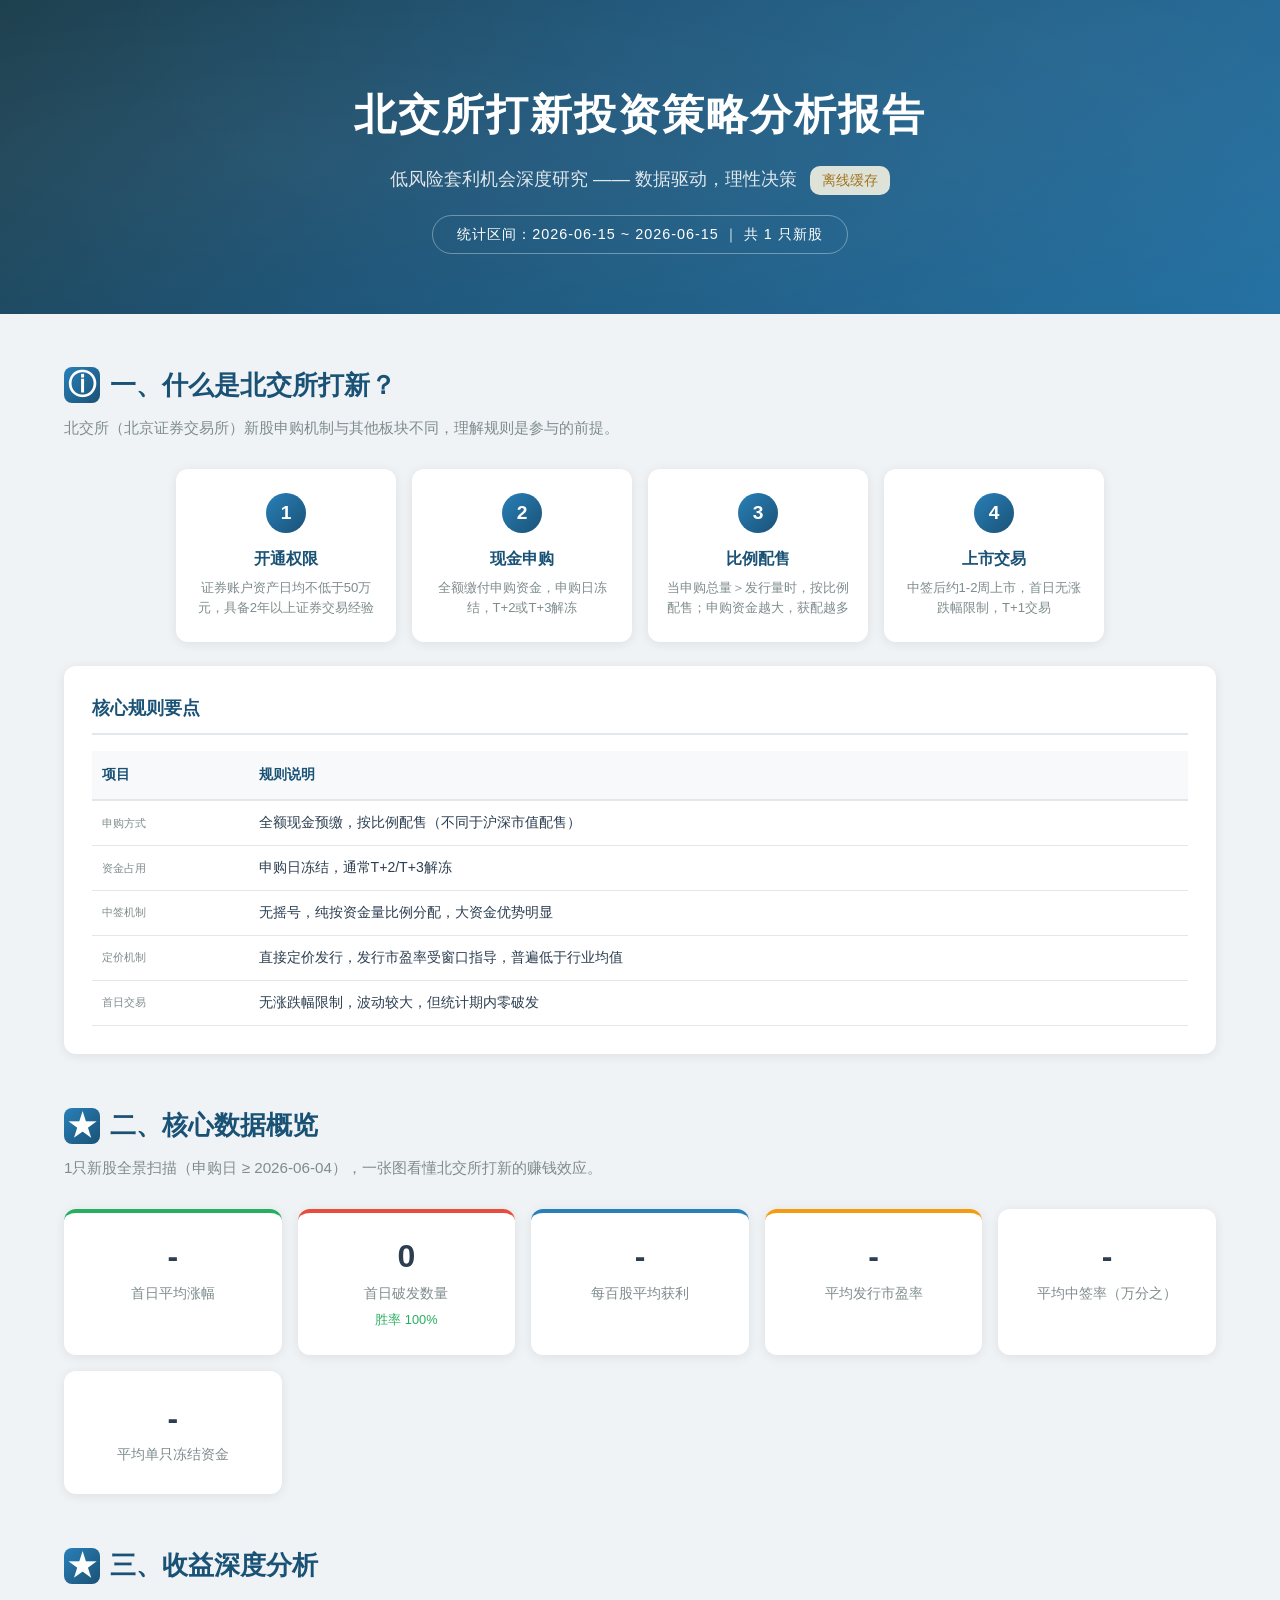
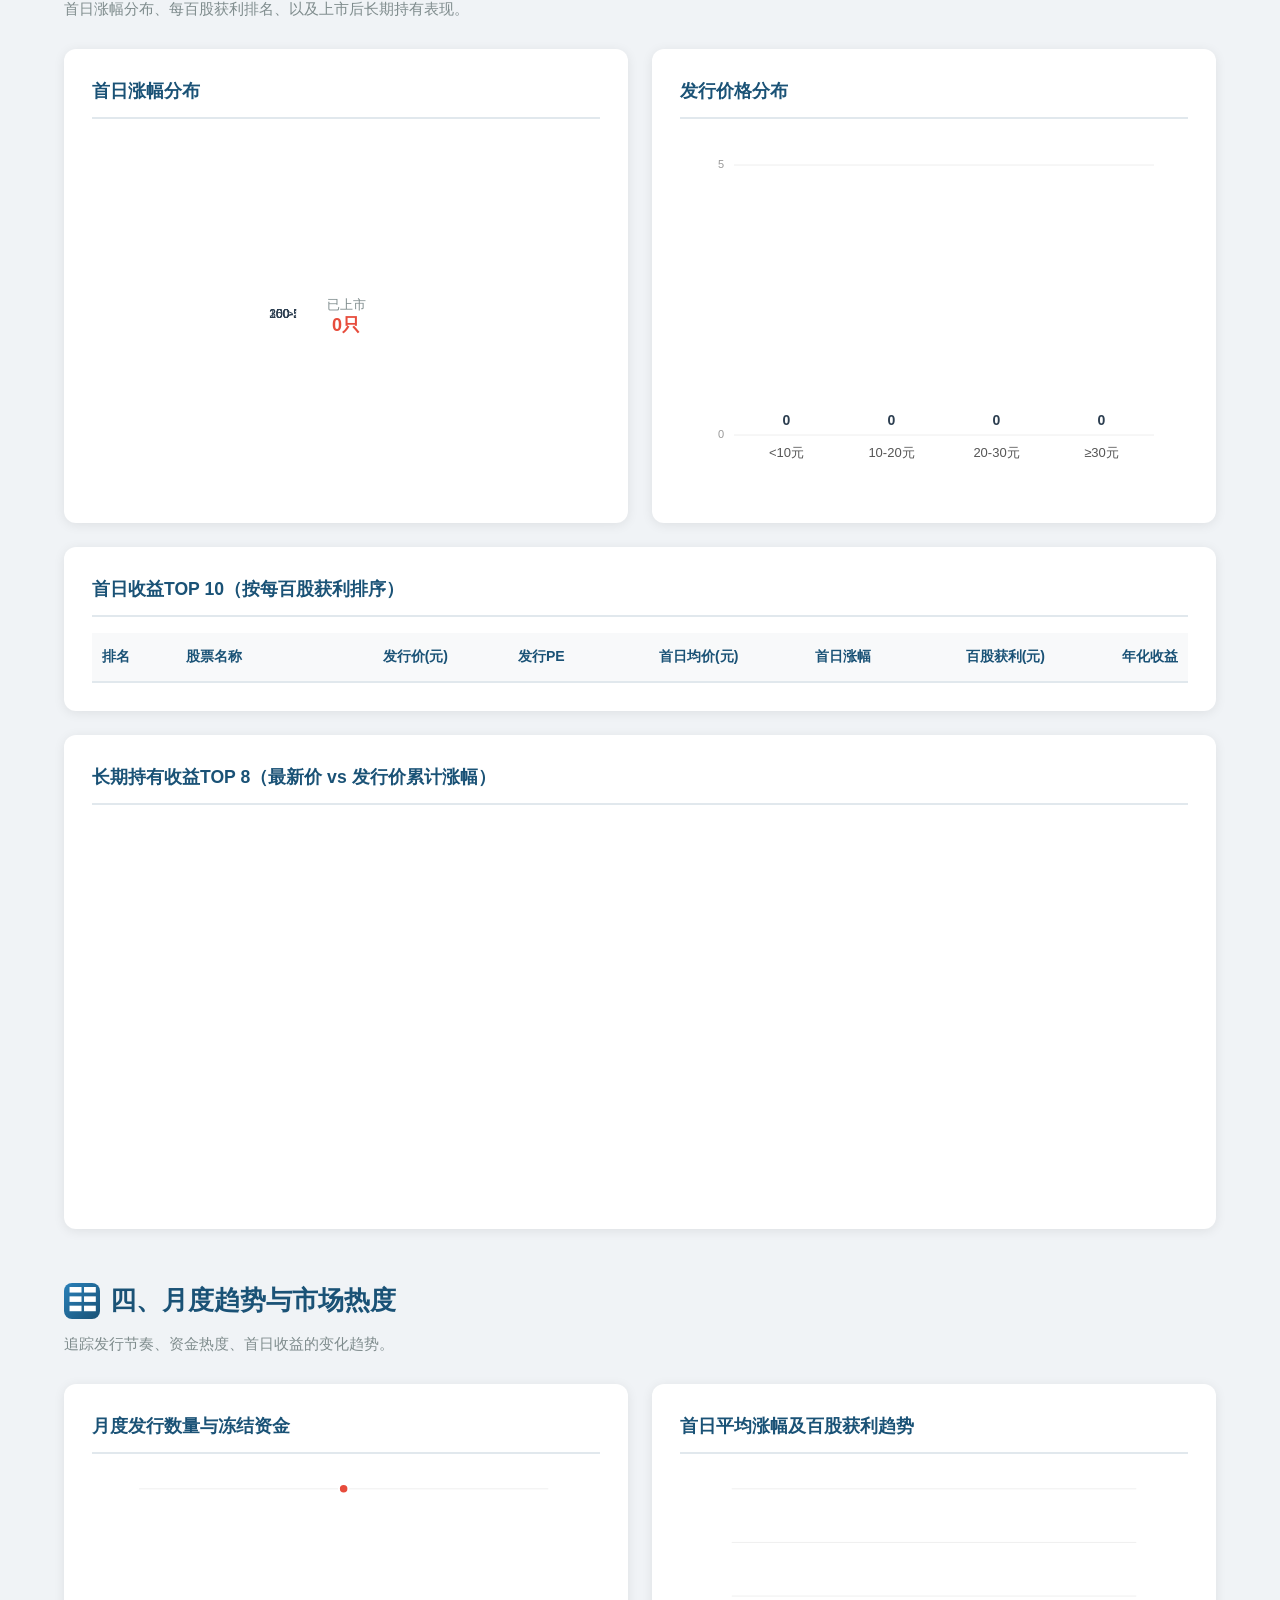
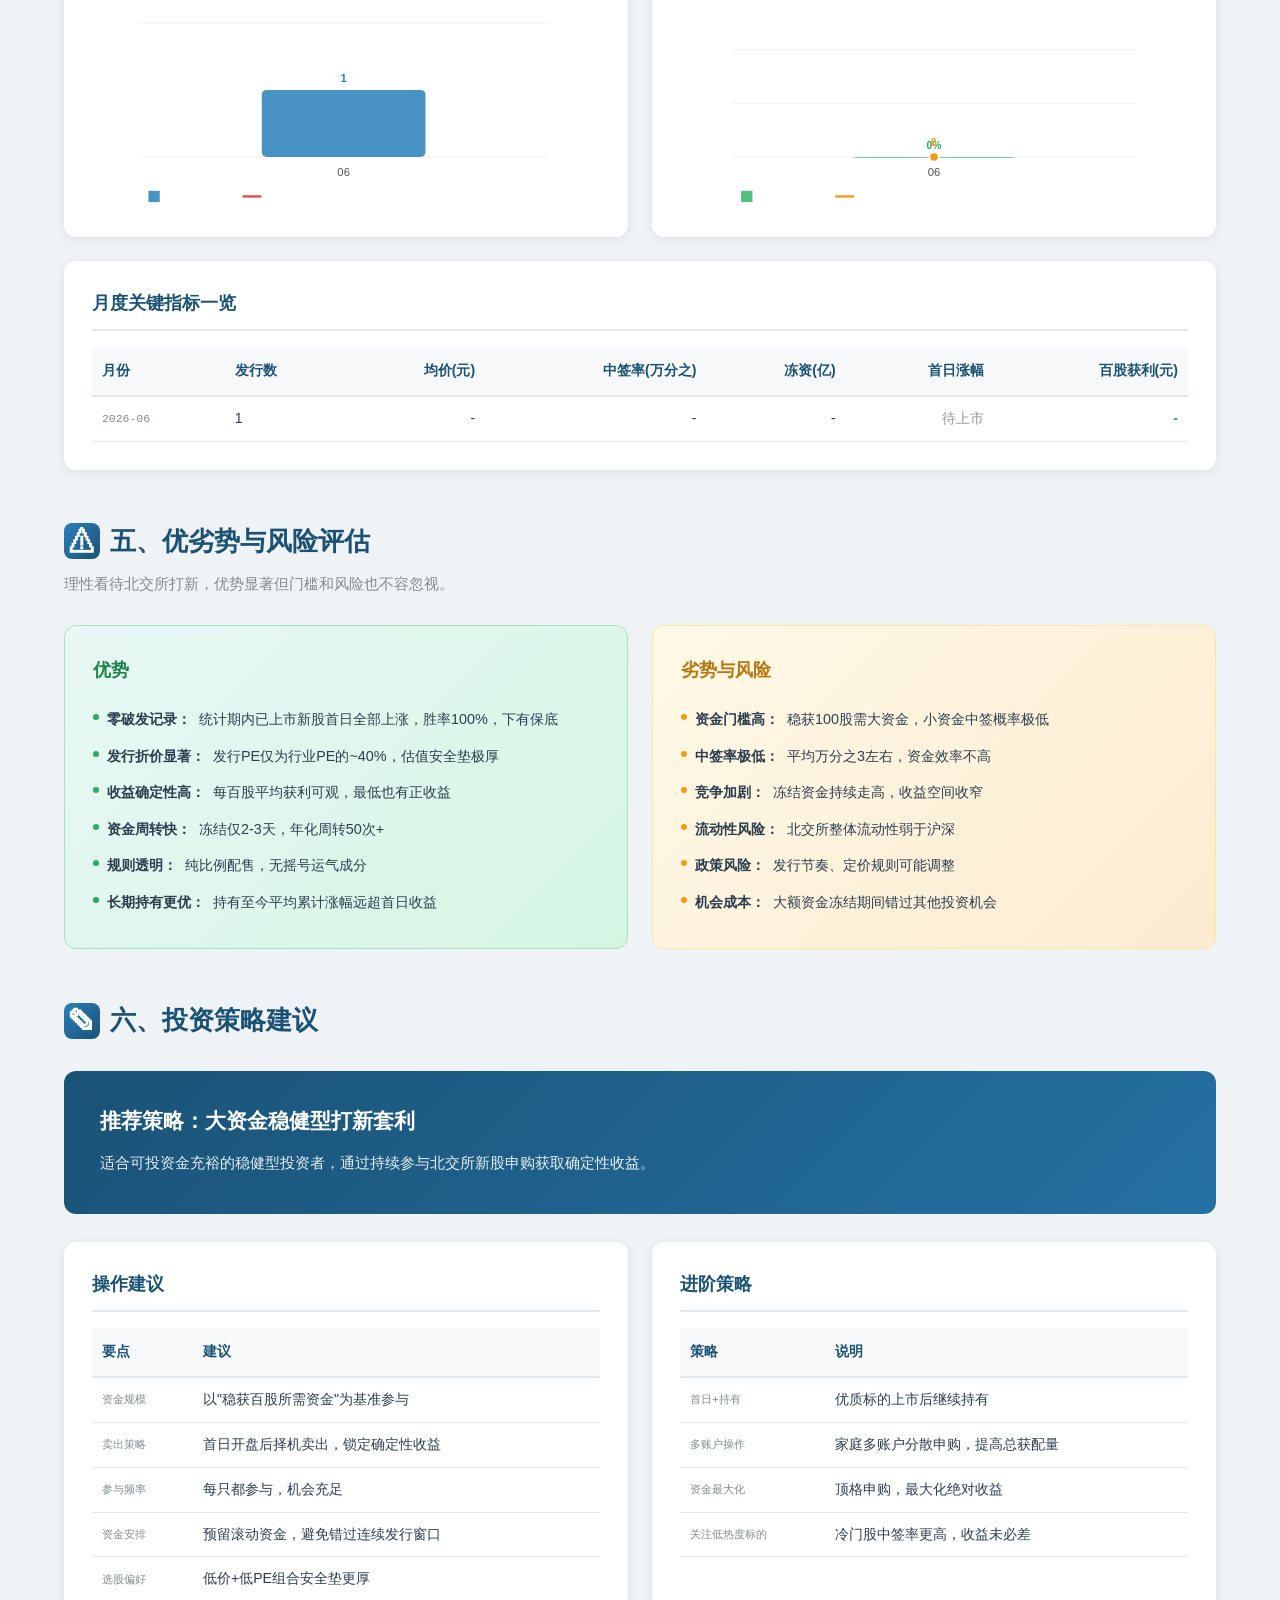
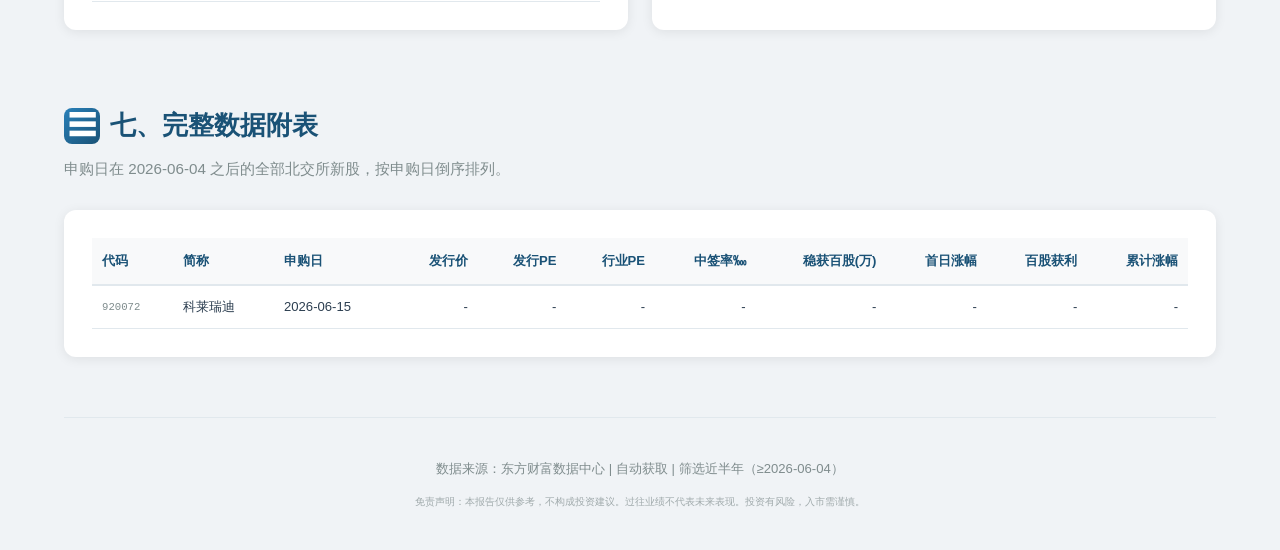
==== commit 37735e3c: "fix: 修复CI数据更新管线 + 刷新嵌入数据至2026-06-15 - 移除Python脚本内置git commit/push逻辑（与git-auto-commit-action冲突） - 嵌入数" ====
--- a/index.html
+++ b/index.html
@@ -128,15 +128,15 @@
 
 <!-- ===== Embedded data (offline fallback) ===== -->
 <script>
-const API_START_DATE = "2025-11-23";
+const API_START_DATE = "2025-12-07";
 const EMBEDDED_DATA = [
   {
-    "code": "920206",
-    "name": "彩客科技",
-    "apply_date": "2026-05-27",
-    "price": 30.28,
-    "pe": 14.98,
-    "ind_pe": 32.47,
+    "code": "920072",
+    "name": "科莱瑞迪",
+    "apply_date": "2026-06-15",
+    "price": null,
+    "pe": null,
+    "ind_pe": null,
     "win_rate": null,
     "funds_needed": null,
     "gain_pct": null,
@@ -149,22 +149,76 @@
     "listing_serial": null
   },
   {
-    "code": "920211",
-    "name": "新睿电子",
-    "apply_date": "2026-05-25",
-    "price": 25.19,
-    "pe": 14.99,
-    "ind_pe": 57.91,
-    "win_rate": null,
-    "funds_needed": null,
+    "code": "920126",
+    "name": "永大股份",
+    "apply_date": "2026-06-03",
+    "price": 7.79,
+    "pe": 14.98,
+    "ind_pe": 47.09,
+    "win_rate": 0.0002839115,
+    "funds_needed": 274.39,
     "gain_pct": null,
     "profit": null,
     "cum_gain": null,
     "avg_price": null,
     "annual_return": null,
-    "fund_yi": null,
-    "people_wan": null,
+    "fund_yi": 11487.79,
+    "people_wan": 61.58,
     "listing_serial": null
+  },
+  {
+    "code": "920083",
+    "name": "金戈新材",
+    "apply_date": "2026-06-01",
+    "price": 9.65,
+    "pe": 14.93,
+    "ind_pe": 41.01,
+    "win_rate": 0.0002033329,
+    "funds_needed": 474.6,
+    "gain_pct": null,
+    "profit": null,
+    "cum_gain": null,
+    "avg_price": null,
+    "annual_return": null,
+    "fund_yi": 9534.25,
+    "people_wan": 57.76,
+    "listing_serial": 46184.0
+  },
+  {
+    "code": "920206",
+    "name": "彩客科技",
+    "apply_date": "2026-05-27",
+    "price": 30.28,
+    "pe": 14.98,
+    "ind_pe": 32.47,
+    "win_rate": 0.00024323379999999998,
+    "funds_needed": 1244.9,
+    "gain_pct": 1.9735601056803198,
+    "profit": 5976.0,
+    "cum_gain": 2.1044,
+    "avg_price": 90.0394,
+    "annual_return": 5.8404,
+    "fund_yi": 8934.99,
+    "people_wan": 53.14,
+    "listing_serial": 46181.0
+  },
+  {
+    "code": "920211",
+    "name": "新睿电子",
+    "apply_date": "2026-05-25",
+    "price": 25.19,
+    "pe": 14.99,
+    "ind_pe": 57.91,
+    "win_rate": 0.00018700660000000002,
+    "funds_needed": 1347.02,
+    "gain_pct": 9.06082175466455,
+    "profit": 22824.0,
+    "cum_gain": 5.9472,
+    "avg_price": 253.4321,
+    "annual_return": 20.6155,
+    "fund_yi": 7758.79,
+    "people_wan": 59.77,
+    "listing_serial": 46178.0
   },
   {
     "code": "920218",
@@ -175,14 +229,14 @@
     "ind_pe": 30.67,
     "win_rate": 0.0002578989,
     "funds_needed": 472.67,
-    "gain_pct": null,
-    "profit": null,
-    "cum_gain": null,
-    "avg_price": null,
-    "annual_return": null,
+    "gain_pct": 2.62527481542248,
+    "profit": 3200.0,
+    "cum_gain": 1.2158,
+    "avg_price": 44.1921,
+    "annual_return": 8.2374,
     "fund_yi": 9961.92,
     "people_wan": 57.79,
-    "listing_serial": null
+    "listing_serial": 46171.0
   },
   {
     "code": "920161",
@@ -193,11 +247,11 @@
     "ind_pe": 70.47,
     "win_rate": 0.0002740647,
     "funds_needed": 336.06,
-    "gain_pct": null,
-    "profit": null,
-    "cum_gain": null,
-    "avg_price": null,
-    "annual_return": null,
+    "gain_pct": 4.4957763300760005,
+    "profit": 4141.0,
+    "cum_gain": 4.2117,
+    "avg_price": 50.6161,
+    "annual_return": 14.9906,
     "fund_yi": 10282.74,
     "people_wan": 52.4,
     "listing_serial": 46169.0
@@ -211,9 +265,9 @@
     "ind_pe": 29.17,
     "win_rate": 0.0003565682,
     "funds_needed": 793.4,
-    "gain_pct": 5.186,
+    "gain_pct": 5.18601272534464,
     "profit": 14671.0,
-    "cum_gain": 2.0293,
+    "cum_gain": 1.4719,
     "avg_price": 175.0023,
     "annual_return": 22.4981,
     "fund_yi": 9455.01,
@@ -229,9 +283,9 @@
     "ind_pe": 43.79,
     "win_rate": 0.0002679695,
     "funds_needed": 538.5,
-    "gain_pct": 4.5063,
+    "gain_pct": 4.50634095634096,
     "profit": 6503.0,
-    "cum_gain": 3.4491,
+    "cum_gain": 3.6389,
     "avg_price": 79.4565,
     "annual_return": 14.6918,
     "fund_yi": 8723.6,
@@ -247,9 +301,9 @@
     "ind_pe": 41.25,
     "win_rate": 0.00037800050000000003,
     "funds_needed": 779.63,
-    "gain_pct": 4.9885,
+    "gain_pct": 4.98853070919579,
     "profit": 14701.0,
-    "cum_gain": 5.5826,
+    "cum_gain": 3.6318,
     "avg_price": 176.482,
     "annual_return": 22.9422,
     "fund_yi": 9645.22,
@@ -265,9 +319,9 @@
     "ind_pe": 45.08,
     "win_rate": 0.0004118349,
     "funds_needed": 499.72,
-    "gain_pct": 1.6091,
+    "gain_pct": 1.6091156462585,
     "profit": 3312.0,
-    "cum_gain": 1.5802,
+    "cum_gain": 1.4052,
     "avg_price": 53.6956,
     "annual_return": 8.0626,
     "fund_yi": 10303.62,
@@ -283,9 +337,9 @@
     "ind_pe": null,
     "win_rate": 0.000383805,
     "funds_needed": 422.35,
-    "gain_pct": 2.9954,
+    "gain_pct": 2.99536088834053,
     "profit": 4855.0,
-    "cum_gain": 4.7761,
+    "cum_gain": 4.6767,
     "avg_price": 64.7648,
     "annual_return": 13.9872,
     "fund_yi": 9882.99,
@@ -301,9 +355,9 @@
     "ind_pe": 40.8,
     "win_rate": 0.0004396134,
     "funds_needed": 476.11,
-    "gain_pct": 0.9286,
+    "gain_pct": 0.92856665074056,
     "profit": 1943.0,
-    "cum_gain": 1.8356,
+    "cum_gain": 1.9479,
     "avg_price": 40.3649,
     "annual_return": 4.9665,
     "fund_yi": 10335.18,
@@ -319,9 +373,9 @@
     "ind_pe": 40.88,
     "win_rate": 0.0002453994,
     "funds_needed": 675.23,
-    "gain_pct": 1.9789,
+    "gain_pct": 1.97893783946892,
     "profit": 3279.0,
-    "cum_gain": 10.2251,
+    "cum_gain": 9.9837,
     "avg_price": 49.361,
     "annual_return": 5.9085,
     "fund_yi": 8203.99,
@@ -337,9 +391,9 @@
     "ind_pe": 39.14,
     "win_rate": 0.000346584,
     "funds_needed": 222.46,
-    "gain_pct": 0.9699,
+    "gain_pct": 0.96992217898833,
     "profit": 748.0,
-    "cum_gain": 0.4812,
+    "cum_gain": 0.4656,
     "avg_price": 15.1881,
     "annual_return": 2.4539,
     "fund_yi": 8879.37,
@@ -355,9 +409,9 @@
     "ind_pe": 41.56,
     "win_rate": 0.000316421,
     "funds_needed": 688.96,
-    "gain_pct": 0.7604,
+    "gain_pct": 0.76042201834862,
     "profit": 1658.0,
-    "cum_gain": 0.5303,
+    "cum_gain": null,
     "avg_price": 38.3772,
     "annual_return": 2.9274,
     "fund_yi": 8110.39,
@@ -373,9 +427,9 @@
     "ind_pe": 63.36,
     "win_rate": 0.0002689035,
     "funds_needed": 728.15,
-    "gain_pct": 1.368,
+    "gain_pct": 1.36797752808989,
     "profit": 2678.0,
-    "cum_gain": 2.4566,
+    "cum_gain": 2.6517,
     "avg_price": 46.365,
     "annual_return": 4.4755,
     "fund_yi": 8079.76,
@@ -391,9 +445,9 @@
     "ind_pe": 29.27,
     "win_rate": 0.0004184558,
     "funds_needed": 669.13,
-    "gain_pct": 1.25,
+    "gain_pct": 1.24998571428571,
     "profit": 3500.0,
-    "cum_gain": 2.8011,
+    "cum_gain": 2.4646,
     "avg_price": 62.9996,
     "annual_return": 6.3639,
     "fund_yi": 6503.91,
@@ -409,9 +463,9 @@
     "ind_pe": 29.28,
     "win_rate": 0.0003215365,
     "funds_needed": 482.07,
-    "gain_pct": 0.9136,
+    "gain_pct": 0.91363225806452,
     "profit": 1416.0,
-    "cum_gain": 0.7013,
+    "cum_gain": 0.6774,
     "avg_price": 29.6613,
     "annual_return": 3.5741,
     "fund_yi": 8966.32,
@@ -427,9 +481,9 @@
     "ind_pe": 29.78,
     "win_rate": 0.000434284,
     "funds_needed": 568.76,
-    "gain_pct": 0.5415,
+    "gain_pct": 0.54152631578947,
     "profit": 1338.0,
-    "cum_gain": 0.2834,
+    "cum_gain": 0.285,
     "avg_price": 38.0757,
     "annual_return": 2.8613,
     "fund_yi": 8701.91,
@@ -445,9 +499,9 @@
     "ind_pe": 43.57,
     "win_rate": 0.0002529104,
     "funds_needed": 726.74,
-    "gain_pct": 1.3037,
+    "gain_pct": 1.30368335146899,
     "profit": 2396.0,
-    "cum_gain": 1.0082,
+    "cum_gain": null,
     "avg_price": 42.3417,
     "annual_return": 4.0115,
     "fund_yi": 6921.85,
@@ -463,9 +517,9 @@
     "ind_pe": 28.52,
     "win_rate": 0.0003127999,
     "funds_needed": 448.85,
-    "gain_pct": 1.4174,
+    "gain_pct": 1.41740740740741,
     "profit": 1990.0,
-    "cum_gain": 0.8625,
+    "cum_gain": 0.9017,
     "avg_price": 33.9404,
     "annual_return": 5.3943,
     "fund_yi": 8884.47,
@@ -481,9 +535,9 @@
     "ind_pe": 28.56,
     "win_rate": 0.0003743867,
     "funds_needed": 251.08,
-    "gain_pct": 1.2571,
+    "gain_pct": 1.25712765957447,
     "profit": 1182.0,
-    "cum_gain": 1.0117,
+    "cum_gain": 1.0213,
     "avg_price": 21.217,
     "annual_return": 5.7262,
     "fund_yi": 9285.09,
@@ -499,9 +553,9 @@
     "ind_pe": 34.76,
     "win_rate": 0.00020930150000000002,
     "funds_needed": 333.5,
-    "gain_pct": 4.1157,
+    "gain_pct": 4.11565902578796,
     "profit": 2873.0,
-    "cum_gain": 3.6132,
+    "cum_gain": 3.7593,
     "avg_price": 35.7073,
     "annual_return": 10.4802,
     "fund_yi": 6903.25,
@@ -517,9 +571,9 @@
     "ind_pe": 65.47,
     "win_rate": 0.0003185318,
     "funds_needed": 675.6,
-    "gain_pct": 1.0273,
+    "gain_pct": 1.02725371747212,
     "profit": 2211.0,
-    "cum_gain": 0.9182,
+    "cum_gain": 1.2328,
     "avg_price": 43.6265,
     "annual_return": 2.3887,
     "fund_yi": 8272.68,
@@ -535,9 +589,9 @@
     "ind_pe": 65.52,
     "win_rate": 0.0002589197,
     "funds_needed": 761.24,
-    "gain_pct": 1.7747,
+    "gain_pct": 1.77467275494673,
     "profit": 3498.0,
-    "cum_gain": 0.9625,
+    "cum_gain": 0.9477,
     "avg_price": 54.6888,
     "annual_return": 5.5906,
     "fund_yi": 7212.23,
@@ -553,9 +607,9 @@
     "ind_pe": 30.47,
     "win_rate": 0.0004955969,
     "funds_needed": 597.67,
-    "gain_pct": 0.5222,
+    "gain_pct": 0.5222383524645501,
     "profit": 1547.0,
-    "cum_gain": 0.1371,
+    "cum_gain": -0.262,
     "avg_price": 45.0887,
     "annual_return": 3.1489,
     "fund_yi": 8391.19,
@@ -571,9 +625,9 @@
     "ind_pe": 30.5,
     "win_rate": 0.0003078894,
     "funds_needed": 525.19,
-    "gain_pct": 0.8212,
+    "gain_pct": 0.8211626468769301,
     "profit": 1328.0,
-    "cum_gain": 0.2121,
+    "cum_gain": null,
     "avg_price": 29.4482,
     "annual_return": 3.0761,
     "fund_yi": 8883.07,
@@ -589,9 +643,9 @@
     "ind_pe": 42.95,
     "win_rate": 0.00018735209999999998,
     "funds_needed": 674.67,
-    "gain_pct": 1.4231,
+    "gain_pct": 1.42309335443038,
     "profit": 1799.0,
-    "cum_gain": 0.8394,
+    "cum_gain": 0.8718,
     "avg_price": 30.6279,
     "annual_return": 3.2438,
     "fund_yi": 6857.78,
@@ -607,9 +661,9 @@
     "ind_pe": 42.57,
     "win_rate": 0.0002433561,
     "funds_needed": 315.18,
-    "gain_pct": 2.0296,
+    "gain_pct": 2.0296088657105598,
     "profit": 1557.0,
-    "cum_gain": 0.8005,
+    "cum_gain": 0.8123,
     "avg_price": 23.2371,
     "annual_return": 6.0093,
     "fund_yi": 8376.65,
@@ -625,9 +679,9 @@
     "ind_pe": 47.63,
     "win_rate": 0.0005695494000000001,
     "funds_needed": 735.32,
-    "gain_pct": 1.8693,
+    "gain_pct": 1.86934336198663,
     "profit": 7829.0,
-    "cum_gain": 0.3921,
+    "cum_gain": null,
     "avg_price": 120.1681,
     "annual_return": 12.9536,
     "fund_yi": 10588.58,
@@ -643,9 +697,9 @@
     "ind_pe": 30.39,
     "win_rate": 0.0003871636,
     "funds_needed": 645.73,
-    "gain_pct": 1.0563,
+    "gain_pct": 1.056344,
     "profit": 2641.0,
-    "cum_gain": 0.392,
+    "cum_gain": 0.3228,
     "avg_price": 51.4086,
     "annual_return": 4.9758,
     "fund_yi": 9298.39,
@@ -661,9 +715,9 @@
     "ind_pe": 33.44,
     "win_rate": 0.0002110267,
     "funds_needed": 509.89,
-    "gain_pct": 1.78,
+    "gain_pct": 1.77995353159851,
     "profit": 1915.0,
-    "cum_gain": 0.8968,
+    "cum_gain": 0.3485,
     "avg_price": 29.9123,
     "annual_return": 4.57,
     "fund_yi": 8280.77,
@@ -679,9 +733,9 @@
     "ind_pe": 29.79,
     "win_rate": 0.00027686329999999996,
     "funds_needed": 577.19,
-    "gain_pct": 2.044,
+    "gain_pct": 2.04399249061327,
     "profit": 3266.0,
-    "cum_gain": 0.8811,
+    "cum_gain": 0.8148,
     "avg_price": 48.643,
     "annual_return": 6.8851,
     "fund_yi": 8789.21,
@@ -697,9 +751,9 @@
     "ind_pe": 28.68,
     "win_rate": 0.0002565359,
     "funds_needed": 454.52,
-    "gain_pct": 3.6792,
+    "gain_pct": 3.67916809605489,
     "profit": 4290.0,
-    "cum_gain": 1.5403,
+    "cum_gain": 1.3928,
     "avg_price": 54.5591,
     "annual_return": 11.4833,
     "fund_yi": 8557.65,
@@ -715,9 +769,9 @@
     "ind_pe": 58.05,
     "win_rate": 0.000344406,
     "funds_needed": 917.24,
-    "gain_pct": 9.6654,
+    "gain_pct": 9.66535929091485,
     "profit": 30533.0,
-    "cum_gain": 17.5249,
+    "cum_gain": 15.2466,
     "avg_price": 336.9187,
     "annual_return": 40.5001,
     "fund_yi": 8461.46,
@@ -733,306 +787,20 @@
     "ind_pe": 48.66,
     "win_rate": 0.0003246505,
     "funds_needed": 653.32,
-    "gain_pct": 2.0992,
+    "gain_pct": 2.0991749174917502,
     "profit": 4452.0,
-    "cum_gain": 0.6153,
+    "cum_gain": null,
     "avg_price": 65.7335,
     "annual_return": 8.2915,
     "fund_yi": 7769.44,
     "people_wan": 52.96,
     "listing_serial": 46016.0
-  },
-  {
-    "code": "920035",
-    "name": "精创电气",
-    "apply_date": "2025-11-18",
-    "price": 12.1,
-    "pe": 13.47,
-    "ind_pe": 41.07,
-    "win_rate": 0.00021853210000000002,
-    "funds_needed": 553.7,
-    "gain_pct": 3.6467,
-    "profit": 4412.0,
-    "cum_gain": 1.2628,
-    "avg_price": 56.225,
-    "annual_return": 9.6958,
-    "fund_yi": 7205.78,
-    "people_wan": 57.2,
-    "listing_serial": 45993.0
-  },
-  {
-    "code": "920124",
-    "name": "南特科技",
-    "apply_date": "2025-11-11",
-    "price": 8.66,
-    "pe": 13.6,
-    "ind_pe": 44.33,
-    "win_rate": 0.00033403969999999997,
-    "funds_needed": 259.26,
-    "gain_pct": 2.0681,
-    "profit": 1791.0,
-    "cum_gain": 0.7806,
-    "avg_price": 26.5696,
-    "annual_return": 8.4047,
-    "fund_yi": 8675.82,
-    "people_wan": 63.7,
-    "listing_serial": 45988.0
-  },
-  {
-    "code": "920091",
-    "name": "大鹏工业",
-    "apply_date": "2025-11-05",
-    "price": 9.0,
-    "pe": 14.52,
-    "ind_pe": 38.54,
-    "win_rate": 0.00018693410000000002,
-    "funds_needed": 481.46,
-    "gain_pct": 3.8868,
-    "profit": 3498.0,
-    "cum_gain": 3.8611,
-    "avg_price": 43.9809,
-    "annual_return": 8.8398,
-    "fund_yi": 6499.62,
-    "people_wan": 59.4,
-    "listing_serial": 45982.0
-  },
-  {
-    "code": "920160",
-    "name": "北矿检测",
-    "apply_date": "2025-11-03",
-    "price": 6.7,
-    "pe": 14.99,
-    "ind_pe": 38.77,
-    "win_rate": 0.0002273565,
-    "funds_needed": 294.7,
-    "gain_pct": 3.3715,
-    "profit": 2259.0,
-    "cum_gain": 2.2179,
-    "avg_price": 29.2891,
-    "annual_return": 9.3259,
-    "fund_yi": 7511.1,
-    "people_wan": 59.15,
-    "listing_serial": 45979.0
-  },
-  {
-    "code": "920003",
-    "name": "中诚咨询",
-    "apply_date": "2025-10-28",
-    "price": 14.27,
-    "pe": 9.69,
-    "ind_pe": 40.16,
-    "win_rate": 0.0002666904,
-    "funds_needed": 535.08,
-    "gain_pct": 1.8174,
-    "profit": 2593.0,
-    "cum_gain": 1.0224,
-    "avg_price": 40.2044,
-    "annual_return": 5.897,
-    "fund_yi": 6741.97,
-    "people_wan": 48.21,
-    "listing_serial": 45968.0
-  },
-  {
-    "code": "920009",
-    "name": "丹娜生物",
-    "apply_date": "2025-10-22",
-    "price": 17.1,
-    "pe": 11.75,
-    "ind_pe": 31.59,
-    "win_rate": 0.0002008426,
-    "funds_needed": 851.42,
-    "gain_pct": 4.731,
-    "profit": 8090.0,
-    "cum_gain": 1.2766,
-    "avg_price": 97.9998,
-    "annual_return": 11.5605,
-    "fund_yi": 6130.17,
-    "people_wan": 55.32,
-    "listing_serial": 45964.0
-  },
-  {
-    "code": "920020",
-    "name": "泰凯英",
-    "apply_date": "2025-10-15",
-    "price": 7.5,
-    "pe": 11.02,
-    "ind_pe": 26.82,
-    "win_rate": 0.00038663200000000003,
-    "funds_needed": 193.99,
-    "gain_pct": 1.8026,
-    "profit": 1352.0,
-    "cum_gain": 0.9733,
-    "avg_price": 21.0192,
-    "annual_return": 8.479,
-    "fund_yi": 7725.37,
-    "people_wan": 49.72,
-    "listing_serial": 45958.0
-  },
-  {
-    "code": "920158",
-    "name": "长江能科",
-    "apply_date": "2025-09-24",
-    "price": 5.33,
-    "pe": 14.99,
-    "ind_pe": 36.78,
-    "win_rate": 0.00020868769999999998,
-    "funds_needed": 255.41,
-    "gain_pct": 2.8131,
-    "profit": 1499.0,
-    "cum_gain": 0.8893,
-    "avg_price": 20.3236,
-    "annual_return": 7.1423,
-    "fund_yi": 7279.06,
-    "people_wan": 64.26,
-    "listing_serial": 45946.0
-  },
-  {
-    "code": "920080",
-    "name": "奥美森",
-    "apply_date": "2025-09-22",
-    "price": 8.25,
-    "pe": 12.52,
-    "ind_pe": 36.54,
-    "win_rate": 0.0002225435,
-    "funds_needed": 370.72,
-    "gain_pct": 3.475,
-    "profit": 2867.0,
-    "cum_gain": 1.7855,
-    "avg_price": 36.9189,
-    "annual_return": 9.4089,
-    "fund_yi": 7043.57,
-    "people_wan": 59.88,
-    "listing_serial": 45940.0
-  },
-  {
-    "code": "920015",
-    "name": "锦华新材",
-    "apply_date": "2025-09-16",
-    "price": 18.15,
-    "pe": 11.52,
-    "ind_pe": 27.57,
-    "win_rate": 0.0006617286999999999,
-    "funds_needed": 274.29,
-    "gain_pct": 1.2034,
-    "profit": 2184.0,
-    "cum_gain": 1.3747,
-    "avg_price": 39.9912,
-    "annual_return": 9.6881,
-    "fund_yi": 8511.87,
-    "people_wan": 52.49,
-    "listing_serial": 45925.0
-  },
-  {
-    "code": "920022",
-    "name": "世昌股份",
-    "apply_date": "2025-09-09",
-    "price": 10.9,
-    "pe": 10.32,
-    "ind_pe": 28.77,
-    "win_rate": 0.000250271,
-    "funds_needed": 435.53,
-    "gain_pct": 3.0465,
-    "profit": 3321.0,
-    "cum_gain": 1.1514,
-    "avg_price": 44.1067,
-    "annual_return": 9.2764,
-    "fund_yi": 6495.9,
-    "people_wan": 59.0,
-    "listing_serial": 45919.0
-  },
-  {
-    "code": "920100",
-    "name": "三协电机",
-    "apply_date": "2025-08-26",
-    "price": 8.83,
-    "pe": 11.86,
-    "ind_pe": 21.85,
-    "win_rate": 0.00022414509999999998,
-    "funds_needed": 393.95,
-    "gain_pct": 7.3678,
-    "profit": 6506.0,
-    "cum_gain": 6.4983,
-    "avg_price": 73.8881,
-    "annual_return": 20.0924,
-    "fund_yi": 6736.4,
-    "people_wan": 66.79,
-    "listing_serial": 45908.0
-  },
-  {
-    "code": "920112",
-    "name": "巴兰仕",
-    "apply_date": "2025-08-19",
-    "price": 15.78,
-    "pe": 10.15,
-    "ind_pe": 32.75,
-    "win_rate": 0.0003872271,
-    "funds_needed": 407.52,
-    "gain_pct": 2.0394,
-    "profit": 3218.0,
-    "cum_gain": 0.839,
-    "avg_price": 47.962,
-    "annual_return": 9.6081,
-    "fund_yi": 7355.61,
-    "people_wan": 62.12,
-    "listing_serial": 45897.0
-  },
-  {
-    "code": "920056",
-    "name": "能之光",
-    "apply_date": "2025-08-13",
-    "price": 7.21,
-    "pe": 11.28,
-    "ind_pe": 23.01,
-    "win_rate": 0.00017932320000000002,
-    "funds_needed": 402.07,
-    "gain_pct": 3.6954,
-    "profit": 2664.0,
-    "cum_gain": 1.8655,
-    "avg_price": 33.8541,
-    "annual_return": 8.0625,
-    "fund_yi": 5645.43,
-    "people_wan": 70.48,
-    "listing_serial": 45891.0
-  },
-  {
-    "code": "920018",
-    "name": "宏远股份",
-    "apply_date": "2025-08-11",
-    "price": 9.17,
-    "pe": 12.34,
-    "ind_pe": 21.32,
-    "win_rate": 0.0003607895,
-    "funds_needed": 254.17,
-    "gain_pct": 3.4071,
-    "profit": 3124.0,
-    "cum_gain": 1.7568,
-    "avg_price": 40.4131,
-    "annual_return": 14.9555,
-    "fund_yi": 7408.33,
-    "people_wan": 67.81,
-    "listing_serial": 45889.0
-  },
-  {
-    "code": "920101",
-    "name": "志高机械",
-    "apply_date": "2025-08-05",
-    "price": 17.41,
-    "pe": 14.5,
-    "ind_pe": 31.38,
-    "win_rate": 0.0005,
-    "funds_needed": 348.2,
-    "gain_pct": 2.6398,
-    "profit": 4596.0,
-    "cum_gain": 0.7863,
-    "avg_price": 63.3689,
-    "annual_return": 16.0588,
-    "fund_yi": 7315.54,
-    "people_wan": 61.2,
-    "listing_serial": 45883.0
   }
 ]; // __EMBEDDED_DATA_END__
 </script>
 
+<!-- ===== Shared Data Layer ===== -->
+<script src="js/bse-data.js"></script>
 <!-- ===== Main Application ===== -->
 <script src="app.js"></script>
 </body>
